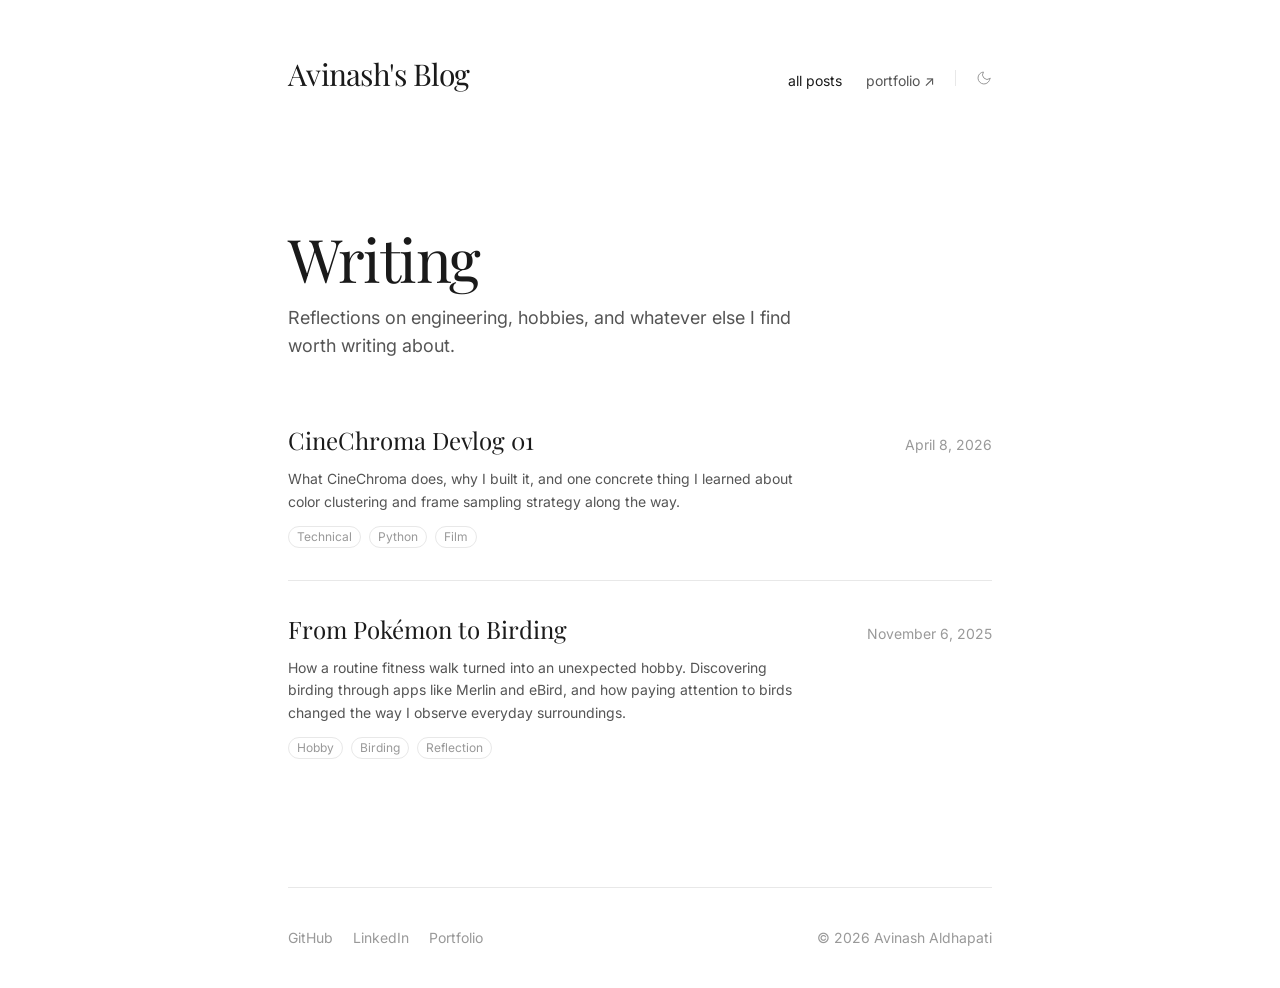
==== index.html @ e7e6c4da "Initial blog build" ====
<!DOCTYPE html><html lang="en" class="scroll-smooth"> <head><meta charset="utf-8"><meta name="viewport" content="width=device-width, initial-scale=1"><link rel="icon" type="image/svg+xml" href="/favicon.svg"><!-- Fonts — Inter (body) + Playfair Display (headings) --><link rel="preconnect" href="https://fonts.googleapis.com"><link rel="preconnect" href="https://fonts.gstatic.com" crossorigin><link href="https://fonts.googleapis.com/css2?family=Inter:wght@300;400;500;600&family=Playfair+Display:ital,wght@0,400;0,500;0,600;0,700;1,400&display=swap" rel="stylesheet"><!-- Dark mode: apply .dark before first paint to prevent flash --><script>
      const theme = localStorage.getItem('theme');
      if (theme === 'dark' || (!theme && window.matchMedia('(prefers-color-scheme: dark)').matches)) {
        document.documentElement.classList.add('dark');
      }
    </script><title>Blog — Avinash Aldhapati</title><meta name="description" content="Writing and reflections by Avinash Aldhapati on engineering, hobbies, and creative exploration."><meta name="author" content="Avinash Aldhapati"><!-- Open Graph --><meta property="og:title" content="Blog — Avinash Aldhapati"><meta property="og:description" content="Writing and reflections by Avinash Aldhapati on engineering, hobbies, and creative exploration."><meta property="og:type" content="website"><meta property="og:url" content="https://blog.avinashaldhapati.com/"><!-- Google Analytics --><script async src="https://www.googletagmanager.com/gtag/js?id=G-MCC0FWPRBG"></script><script>
      window.dataLayer = window.dataLayer || [];
      function gtag(){dataLayer.push(arguments);}
      gtag('js', new Date());
      gtag('config', 'G-MCC0FWPRBG');
    </script><link rel="stylesheet" href="/_astro/birding_and_pokemon.BEGwPJS-.css"></head> <body class="min-h-screen flex flex-col"> <!--
      Centered column keeps line lengths readable (max ~768px).
      Perfect for long-form blog content.
    --> <div class="mx-auto w-full max-w-3xl px-6 md:px-8 flex flex-col min-h-screen"> <header class="pt-10 pb-8 md:pt-14 md:pb-10"> <nav class="flex flex-col sm:flex-row justify-between items-start sm:items-baseline gap-4"> <!-- Blog name — links to blog home --> <a href="/" class="font-serif text-2xl md:text-3xl tracking-tight text-text hover:opacity-70 transition-opacity">
Avinash's Blog
</a> <!-- Right side: nav links + separated toggle --> <div class="flex items-baseline gap-5"> <ul class="flex items-baseline gap-6 text-sm text-text-secondary"> <li> <a href="/" class="link-underline transition-colors hover:text-text text-text after:w-full">
all posts
</a> </li> <li> <a href="https://avinashaldhapati.com" class="link-underline transition-colors hover:text-text">
portfolio &nearr;
</a> </li> </ul> <!-- Vertical separator + dark mode toggle --> <span class="hidden sm:block w-px h-4 bg-border"></span> <button id="theme-toggle" class="text-text-tertiary hover:text-text transition-colors cursor-pointer leading-none" aria-label="Toggle dark mode"> <!-- Sun icon (visible in dark mode — click to switch to light) --> <svg id="theme-icon-sun" class="hidden w-4 h-4" viewBox="0 0 24 24" fill="none" stroke="currentColor" stroke-width="1.5" stroke-linecap="round" stroke-linejoin="round"> <circle cx="12" cy="12" r="5"></circle> <line x1="12" y1="1" x2="12" y2="3"></line> <line x1="12" y1="21" x2="12" y2="23"></line> <line x1="4.22" y1="4.22" x2="5.64" y2="5.64"></line> <line x1="18.36" y1="18.36" x2="19.78" y2="19.78"></line> <line x1="1" y1="12" x2="3" y2="12"></line> <line x1="21" y1="12" x2="23" y2="12"></line> <line x1="4.22" y1="19.78" x2="5.64" y2="18.36"></line> <line x1="18.36" y1="5.64" x2="19.78" y2="4.22"></line> </svg> <!-- Moon icon (visible in light mode — click to switch to dark) --> <svg id="theme-icon-moon" class="hidden w-4 h-4" viewBox="0 0 24 24" fill="none" stroke="currentColor" stroke-width="1.5" stroke-linecap="round" stroke-linejoin="round"> <path d="M21 12.79A9 9 0 1 1 11.21 3 7 7 0 0 0 21 12.79z"></path> </svg> </button> </div> </nav> </header> <!-- Dark mode toggle script --> <script type="module">function o(){const e=document.documentElement.classList.contains("dark"),t=document.getElementById("theme-icon-sun"),n=document.getElementById("theme-icon-moon");t&&n&&(t.classList.toggle("hidden",!e),n.classList.toggle("hidden",e))}o();document.getElementById("theme-toggle")?.addEventListener("click",()=>{const e=document.documentElement.classList.toggle("dark");localStorage.setItem("theme",e?"dark":"light"),o()});</script> <main class="flex-grow py-16 md:py-24">  <h1 class="font-serif text-4xl md:text-5xl lg:text-6xl tracking-tight mb-4">Writing</h1> <p class="text-text-secondary text-lg mb-16 max-w-lg">
Reflections on engineering, hobbies, and whatever else I find worth writing about.
</p> <div class="divide-y divide-border"> <!-- CineChroma Devlog --> <a href="/cinechroma_color_analysis" class="group block py-8 first:pt-0"> <div class="flex flex-col sm:flex-row sm:items-baseline sm:justify-between gap-1 mb-3"> <h2 class="text-xl md:text-2xl font-serif group-hover:opacity-60 transition-opacity">
CineChroma Devlog 01
</h2> <span class="text-sm text-text-tertiary">April 8, 2026</span> </div> <p class="text-text-secondary text-sm leading-relaxed max-w-lg mb-3">
What CineChroma does, why I built it, and one concrete thing I learned about color
        clustering and frame sampling strategy along the way.
</p> <div class="flex gap-2"> <span class="text-xs border border-border px-2 py-0.5 rounded-full text-text-tertiary">Technical</span> <span class="text-xs border border-border px-2 py-0.5 rounded-full text-text-tertiary">Python</span> <span class="text-xs border border-border px-2 py-0.5 rounded-full text-text-tertiary">Film</span> </div> </a> <!-- Birding --> <a href="/birding_and_pokemon" class="group block py-8"> <div class="flex flex-col sm:flex-row sm:items-baseline sm:justify-between gap-1 mb-3"> <h2 class="text-xl md:text-2xl font-serif group-hover:opacity-60 transition-opacity">
From Pokémon to Birding
</h2> <span class="text-sm text-text-tertiary">November 6, 2025</span> </div> <p class="text-text-secondary text-sm leading-relaxed max-w-lg mb-3">
How a routine fitness walk turned into an unexpected hobby. Discovering birding
        through apps like Merlin and eBird, and how paying attention to birds changed the
        way I observe everyday surroundings.
</p> <div class="flex gap-2"> <span class="text-xs border border-border px-2 py-0.5 rounded-full text-text-tertiary">Hobby</span> <span class="text-xs border border-border px-2 py-0.5 rounded-full text-text-tertiary">Birding</span> <span class="text-xs border border-border px-2 py-0.5 rounded-full text-text-tertiary">Reflection</span> </div> </a> </div>  </main> <footer class="py-10 border-t border-border"> <div class="flex flex-col sm:flex-row justify-between items-start sm:items-center gap-4 text-sm text-text-tertiary"> <!-- Links --> <div class="flex gap-5"> <a href="https://github.com/deep0ctave" target="_blank" rel="noopener noreferrer" class="hover:text-text transition-colors">
GitHub
</a> <a href="https://www.linkedin.com/in/avinash-aldhapati/" target="_blank" rel="noopener noreferrer" class="hover:text-text transition-colors">
LinkedIn
</a> <a href="https://avinashaldhapati.com" class="hover:text-text transition-colors">
Portfolio
</a> </div> <!-- Copyright --> <p>&copy; 2026 Avinash Aldhapati</p> </div> </footer> </div> </body></html>
---- _astro/birding_and_pokemon.BEGwPJS-.css ----
/*! tailwindcss v4.2.2 | MIT License | https://tailwindcss.com */@layer properties{@supports (((-webkit-hyphens:none)) and (not (margin-trim:inline))) or ((-moz-orient:inline) and (not (color:rgb(from red r g b)))){*,:before,:after,::backdrop{--tw-space-y-reverse:0;--tw-divide-y-reverse:0;--tw-border-style:solid;--tw-leading:initial;--tw-tracking:initial;--tw-blur:initial;--tw-brightness:initial;--tw-contrast:initial;--tw-grayscale:initial;--tw-hue-rotate:initial;--tw-invert:initial;--tw-opacity:initial;--tw-saturate:initial;--tw-sepia:initial;--tw-drop-shadow:initial;--tw-drop-shadow-color:initial;--tw-drop-shadow-alpha:100%;--tw-drop-shadow-size:initial;--tw-content:""}}}@layer theme{:root,:host{--font-sans:"Inter", system-ui, -apple-system, sans-serif;--font-serif:"Playfair Display", "Georgia", serif;--font-mono:ui-monospace, SFMono-Regular, Menlo, Monaco, Consolas, "Liberation Mono", "Courier New", monospace;--spacing:.25rem;--container-lg:32rem;--container-2xl:42rem;--container-3xl:48rem;--text-xs:.75rem;--text-xs--line-height:calc(1 / .75);--text-sm:.875rem;--text-sm--line-height:calc(1.25 / .875);--text-lg:1.125rem;--text-lg--line-height:calc(1.75 / 1.125);--text-xl:1.25rem;--text-xl--line-height:calc(1.75 / 1.25);--text-2xl:1.5rem;--text-2xl--line-height:calc(2 / 1.5);--text-3xl:1.875rem;--text-3xl--line-height: 1.2 ;--text-4xl:2.25rem;--text-4xl--line-height:calc(2.5 / 2.25);--text-5xl:3rem;--text-5xl--line-height:1;--text-6xl:3.75rem;--text-6xl--line-height:1;--tracking-tight:-.025em;--leading-tight:1.25;--leading-relaxed:1.625;--default-transition-duration:.15s;--default-transition-timing-function:cubic-bezier(.4, 0, .2, 1);--default-font-family:var(--font-sans);--default-mono-font-family:var(--font-mono);--color-bg:#fff;--color-text:#1a1a1a;--color-text-secondary:#555;--color-text-tertiary:#999;--color-border:#e8e8e8}}@layer base{*,:after,:before,::backdrop{box-sizing:border-box;border:0 solid;margin:0;padding:0}::file-selector-button{box-sizing:border-box;border:0 solid;margin:0;padding:0}html,:host{-webkit-text-size-adjust:100%;tab-size:4;line-height:1.5;font-family:var(--default-font-family,ui-sans-serif, system-ui, sans-serif, "Apple Color Emoji", "Segoe UI Emoji", "Segoe UI Symbol", "Noto Color Emoji");font-feature-settings:var(--default-font-feature-settings,normal);font-variation-settings:var(--default-font-variation-settings,normal);-webkit-tap-highlight-color:transparent}hr{height:0;color:inherit;border-top-width:1px}abbr:where([title]){-webkit-text-decoration:underline dotted;text-decoration:underline dotted}h1,h2,h3,h4,h5,h6{font-size:inherit;font-weight:inherit}a{color:inherit;-webkit-text-decoration:inherit;text-decoration:inherit}b,strong{font-weight:bolder}code,kbd,samp,pre{font-family:var(--default-mono-font-family,ui-monospace, SFMono-Regular, Menlo, Monaco, Consolas, "Liberation Mono", "Courier New", monospace);font-feature-settings:var(--default-mono-font-feature-settings,normal);font-variation-settings:var(--default-mono-font-variation-settings,normal);font-size:1em}small{font-size:80%}sub,sup{vertical-align:baseline;font-size:75%;line-height:0;position:relative}sub{bottom:-.25em}sup{top:-.5em}table{text-indent:0;border-color:inherit;border-collapse:collapse}:-moz-focusring{outline:auto}progress{vertical-align:baseline}summary{display:list-item}ol,ul,menu{list-style:none}img,svg,video,canvas,audio,iframe,embed,object{vertical-align:middle;display:block}img,video{max-width:100%;height:auto}button,input,select,optgroup,textarea{font:inherit;font-feature-settings:inherit;font-variation-settings:inherit;letter-spacing:inherit;color:inherit;opacity:1;background-color:#0000;border-radius:0}::file-selector-button{font:inherit;font-feature-settings:inherit;font-variation-settings:inherit;letter-spacing:inherit;color:inherit;opacity:1;background-color:#0000;border-radius:0}:where(select:is([multiple],[size])) optgroup{font-weight:bolder}:where(select:is([multiple],[size])) optgroup option{padding-inline-start:20px}::file-selector-button{margin-inline-end:4px}::placeholder{opacity:1}@supports (not ((-webkit-appearance:-apple-pay-button))) or (contain-intrinsic-size:1px){::placeholder{color:currentColor}@supports (color:color-mix(in lab,red,red)){::placeholder{color:color-mix(in oklab,currentcolor 50%,transparent)}}}textarea{resize:vertical}::-webkit-search-decoration{-webkit-appearance:none}::-webkit-date-and-time-value{min-height:1lh;text-align:inherit}::-webkit-datetime-edit{display:inline-flex}::-webkit-datetime-edit-fields-wrapper{padding:0}::-webkit-datetime-edit{padding-block:0}::-webkit-datetime-edit-year-field{padding-block:0}::-webkit-datetime-edit-month-field{padding-block:0}::-webkit-datetime-edit-day-field{padding-block:0}::-webkit-datetime-edit-hour-field{padding-block:0}::-webkit-datetime-edit-minute-field{padding-block:0}::-webkit-datetime-edit-second-field{padding-block:0}::-webkit-datetime-edit-millisecond-field{padding-block:0}::-webkit-datetime-edit-meridiem-field{padding-block:0}::-webkit-calendar-picker-indicator{line-height:1}:-moz-ui-invalid{box-shadow:none}button,input:where([type=button],[type=reset],[type=submit]){appearance:button}::file-selector-button{appearance:button}::-webkit-inner-spin-button{height:auto}::-webkit-outer-spin-button{height:auto}[hidden]:where(:not([hidden=until-found])){display:none!important}}@layer components;@layer utilities{.static{position:static}.mx-2{margin-inline:calc(var(--spacing) * 2)}.mx-auto{margin-inline:auto}.mb-3{margin-bottom:calc(var(--spacing) * 3)}.mb-4{margin-bottom:calc(var(--spacing) * 4)}.mb-12{margin-bottom:calc(var(--spacing) * 12)}.mb-16{margin-bottom:calc(var(--spacing) * 16)}.mb-20{margin-bottom:calc(var(--spacing) * 20)}.block{display:block}.flex{display:flex}.hidden{display:none}.h-4{height:calc(var(--spacing) * 4)}.min-h-screen{min-height:100vh}.w-4{width:calc(var(--spacing) * 4)}.w-full{width:100%}.w-px{width:1px}.max-w-2xl{max-width:var(--container-2xl)}.max-w-3xl{max-width:var(--container-3xl)}.max-w-lg{max-width:var(--container-lg)}.max-w-none{max-width:none}.flex-grow{flex-grow:1}.cursor-pointer{cursor:pointer}.list-inside{list-style-position:inside}.list-decimal{list-style-type:decimal}.list-disc{list-style-type:disc}.flex-col{flex-direction:column}.flex-wrap{flex-wrap:wrap}.items-baseline{align-items:baseline}.items-center{align-items:center}.items-start{align-items:flex-start}.justify-between{justify-content:space-between}.gap-1{gap:calc(var(--spacing) * 1)}.gap-2{gap:calc(var(--spacing) * 2)}.gap-4{gap:calc(var(--spacing) * 4)}.gap-5{gap:calc(var(--spacing) * 5)}.gap-6{gap:calc(var(--spacing) * 6)}:where(.space-y-2>:not(:last-child)){--tw-space-y-reverse:0;margin-block-start:calc(calc(var(--spacing) * 2) * var(--tw-space-y-reverse));margin-block-end:calc(calc(var(--spacing) * 2) * calc(1 - var(--tw-space-y-reverse)))}:where(.space-y-3>:not(:last-child)){--tw-space-y-reverse:0;margin-block-start:calc(calc(var(--spacing) * 3) * var(--tw-space-y-reverse));margin-block-end:calc(calc(var(--spacing) * 3) * calc(1 - var(--tw-space-y-reverse)))}:where(.space-y-6>:not(:last-child)){--tw-space-y-reverse:0;margin-block-start:calc(calc(var(--spacing) * 6) * var(--tw-space-y-reverse));margin-block-end:calc(calc(var(--spacing) * 6) * calc(1 - var(--tw-space-y-reverse)))}.gap-x-6{column-gap:calc(var(--spacing) * 6)}.gap-y-2{row-gap:calc(var(--spacing) * 2)}:where(.divide-y>:not(:last-child)){--tw-divide-y-reverse:0;border-bottom-style:var(--tw-border-style);border-top-style:var(--tw-border-style);border-top-width:calc(1px * var(--tw-divide-y-reverse));border-bottom-width:calc(1px * calc(1 - var(--tw-divide-y-reverse)))}:where(.divide-border>:not(:last-child)){border-color:var(--color-border)}.scroll-smooth{scroll-behavior:smooth}.rounded-full{border-radius:3.40282e38px}.border{border-style:var(--tw-border-style);border-width:1px}.border-t{border-top-style:var(--tw-border-style);border-top-width:1px}.border-l-2{border-left-style:var(--tw-border-style);border-left-width:2px}.border-border{border-color:var(--color-border)}.border-text{border-color:var(--color-text)}.bg-border{background-color:var(--color-border)}.px-2{padding-inline:calc(var(--spacing) * 2)}.px-6{padding-inline:calc(var(--spacing) * 6)}.py-0\.5{padding-block:calc(var(--spacing) * .5)}.py-8{padding-block:calc(var(--spacing) * 8)}.py-10{padding-block:calc(var(--spacing) * 10)}.py-16{padding-block:calc(var(--spacing) * 16)}.pt-8{padding-top:calc(var(--spacing) * 8)}.pt-10{padding-top:calc(var(--spacing) * 10)}.pb-8{padding-bottom:calc(var(--spacing) * 8)}.pl-6{padding-left:calc(var(--spacing) * 6)}.font-serif{font-family:var(--font-serif)}.text-2xl{font-size:var(--text-2xl);line-height:var(--tw-leading,var(--text-2xl--line-height))}.text-4xl{font-size:var(--text-4xl);line-height:var(--tw-leading,var(--text-4xl--line-height))}.text-lg{font-size:var(--text-lg);line-height:var(--tw-leading,var(--text-lg--line-height))}.text-sm{font-size:var(--text-sm);line-height:var(--tw-leading,var(--text-sm--line-height))}.text-xl{font-size:var(--text-xl);line-height:var(--tw-leading,var(--text-xl--line-height))}.text-xs{font-size:var(--text-xs);line-height:var(--tw-leading,var(--text-xs--line-height))}.leading-none{--tw-leading:1;line-height:1}.leading-relaxed{--tw-leading:var(--leading-relaxed);line-height:var(--leading-relaxed)}.leading-tight{--tw-leading:var(--leading-tight);line-height:var(--leading-tight)}.tracking-tight{--tw-tracking:var(--tracking-tight);letter-spacing:var(--tracking-tight)}.text-text{color:var(--color-text)}.text-text-secondary{color:var(--color-text-secondary)}.text-text-tertiary{color:var(--color-text-tertiary)}.filter{filter:var(--tw-blur,) var(--tw-brightness,) var(--tw-contrast,) var(--tw-grayscale,) var(--tw-hue-rotate,) var(--tw-invert,) var(--tw-saturate,) var(--tw-sepia,) var(--tw-drop-shadow,)}.transition-colors{transition-property:color,background-color,border-color,outline-color,text-decoration-color,fill,stroke,--tw-gradient-from,--tw-gradient-via,--tw-gradient-to;transition-timing-function:var(--tw-ease,var(--default-transition-timing-function));transition-duration:var(--tw-duration,var(--default-transition-duration))}.transition-opacity{transition-property:opacity;transition-timing-function:var(--tw-ease,var(--default-transition-timing-function));transition-duration:var(--tw-duration,var(--default-transition-duration))}@media(hover:hover){.group-hover\:opacity-60:is(:where(.group):hover *){opacity:.6}}.after\:w-full:after{content:var(--tw-content);width:100%}.first\:pt-0:first-child{padding-top:calc(var(--spacing) * 0)}@media(hover:hover){.hover\:text-text:hover{color:var(--color-text)}.hover\:opacity-70:hover{opacity:.7}}@media(min-width:40rem){.sm\:block{display:block}.sm\:flex-row{flex-direction:row}.sm\:items-baseline{align-items:baseline}.sm\:items-center{align-items:center}.sm\:justify-between{justify-content:space-between}}@media(min-width:48rem){.md\:px-8{padding-inline:calc(var(--spacing) * 8)}.md\:py-24{padding-block:calc(var(--spacing) * 24)}.md\:pt-14{padding-top:calc(var(--spacing) * 14)}.md\:pb-10{padding-bottom:calc(var(--spacing) * 10)}.md\:text-2xl{font-size:var(--text-2xl);line-height:var(--tw-leading,var(--text-2xl--line-height))}.md\:text-3xl{font-size:var(--text-3xl);line-height:var(--tw-leading,var(--text-3xl--line-height))}.md\:text-5xl{font-size:var(--text-5xl);line-height:var(--tw-leading,var(--text-5xl--line-height))}}@media(min-width:64rem){.lg\:text-6xl{font-size:var(--text-6xl);line-height:var(--tw-leading,var(--text-6xl--line-height))}}}.dark{--color-bg:#0f0f0f;--color-bg-subtle:#161616;--color-text:#e8e8e8;--color-text-secondary:#a0a0a0;--color-text-tertiary:#666;--color-border:#2a2a2a;--color-border-light:#1e1e1e;--color-accent:#e8e8e8}html{scroll-behavior:smooth;-webkit-font-smoothing:antialiased;-moz-osx-font-smoothing:grayscale}body{font-family:var(--font-sans);color:var(--color-text);background-color:var(--color-bg);transition:background-color .3s,color .3s}::selection{background-color:var(--color-text);color:var(--color-bg)}::-webkit-scrollbar{width:6px}::-webkit-scrollbar-track{background:0 0}::-webkit-scrollbar-thumb{background:#ccc;border-radius:3px}.dark ::-webkit-scrollbar-thumb{background:#444}::-webkit-scrollbar-thumb:hover{background:#999}.dark ::-webkit-scrollbar-thumb:hover{background:#666}.link-underline{text-decoration:none;position:relative}.link-underline:after{content:"";background-color:var(--color-text);width:0;height:1px;transition:width .3s;position:absolute;bottom:-2px;left:0}.link-underline:hover:after{width:100%}.hairline{background-color:var(--color-border);height:1px}@property --tw-space-y-reverse{syntax:"*";inherits:false;initial-value:0}@property --tw-divide-y-reverse{syntax:"*";inherits:false;initial-value:0}@property --tw-border-style{syntax:"*";inherits:false;initial-value:solid}@property --tw-leading{syntax:"*";inherits:false}@property --tw-tracking{syntax:"*";inherits:false}@property --tw-blur{syntax:"*";inherits:false}@property --tw-brightness{syntax:"*";inherits:false}@property --tw-contrast{syntax:"*";inherits:false}@property --tw-grayscale{syntax:"*";inherits:false}@property --tw-hue-rotate{syntax:"*";inherits:false}@property --tw-invert{syntax:"*";inherits:false}@property --tw-opacity{syntax:"*";inherits:false}@property --tw-saturate{syntax:"*";inherits:false}@property --tw-sepia{syntax:"*";inherits:false}@property --tw-drop-shadow{syntax:"*";inherits:false}@property --tw-drop-shadow-color{syntax:"*";inherits:false}@property --tw-drop-shadow-alpha{syntax:"<percentage>";inherits:false;initial-value:100%}@property --tw-drop-shadow-size{syntax:"*";inherits:false}@property --tw-content{syntax:"*";inherits:false;initial-value:""}
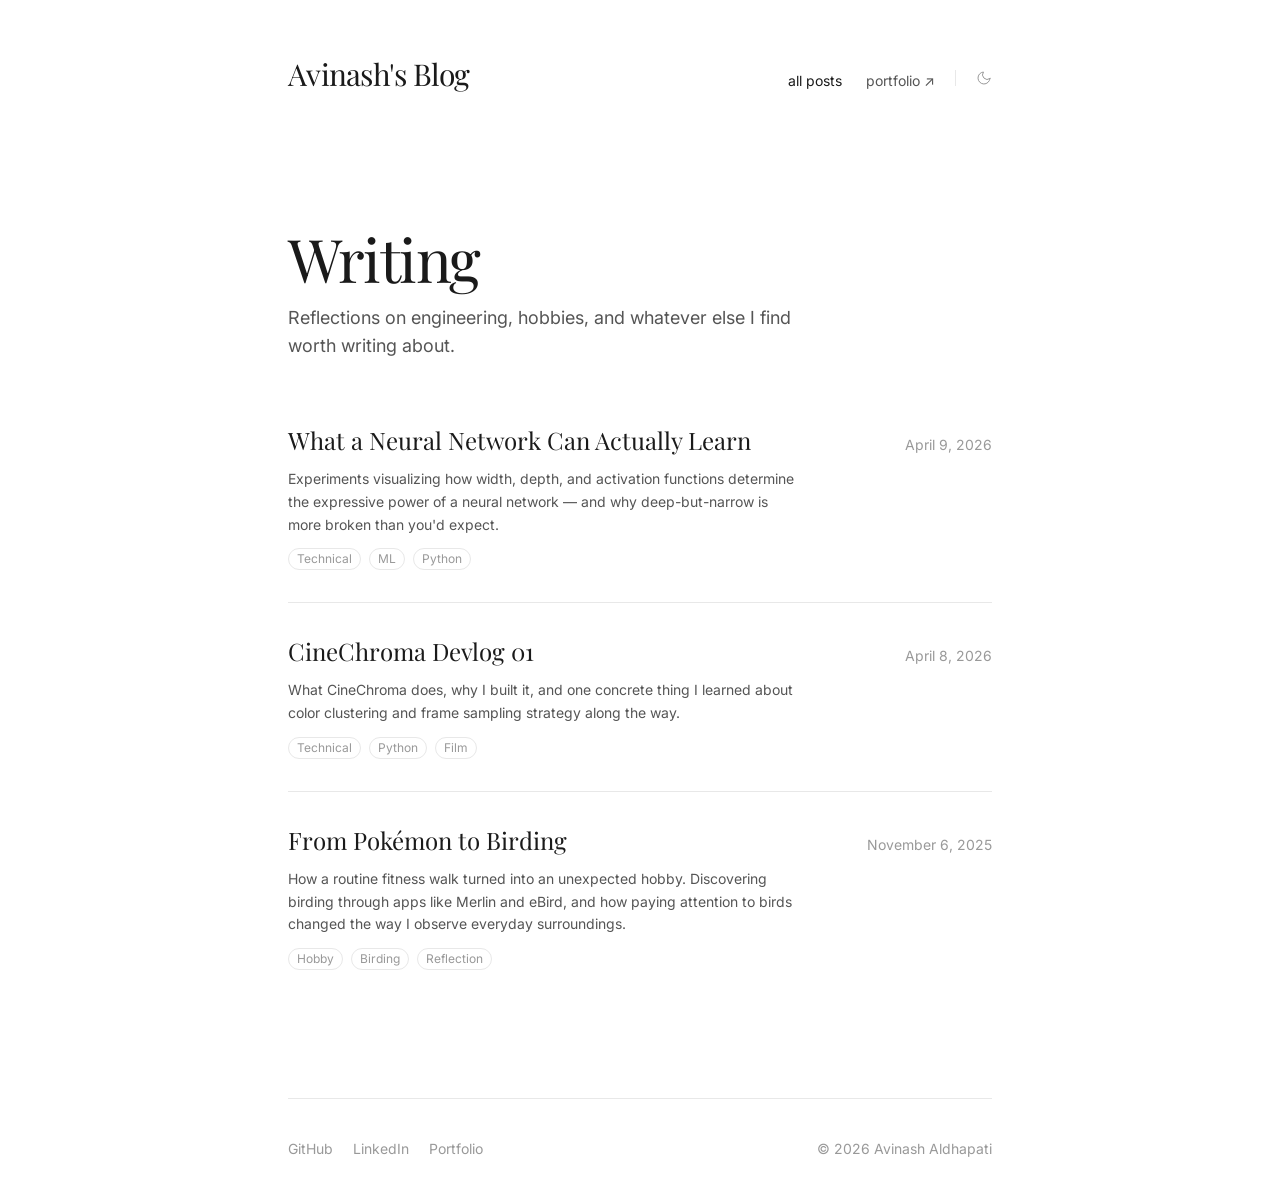
==== commit 57653468: "deploy: blog build from f03f246b" ====
--- a/index.html
+++ b/index.html
@@ -8,7 +8,7 @@
       function gtag(){dataLayer.push(arguments);}
       gtag('js', new Date());
       gtag('config', 'G-MCC0FWPRBG');
-    </script><link rel="stylesheet" href="/_astro/birding_and_pokemon.BEGwPJS-.css"></head> <body class="min-h-screen flex flex-col"> <!--
+    </script><link rel="stylesheet" href="/_astro/birding_and_pokemon.WskWCfRe.css"></head> <body class="min-h-screen flex flex-col"> <!--
       Centered column keeps line lengths readable (max ~768px).
       Perfect for long-form blog content.
     --> <div class="mx-auto w-full max-w-3xl px-6 md:px-8 flex flex-col min-h-screen"> <header class="pt-10 pb-8 md:pt-14 md:pb-10"> <nav class="flex flex-col sm:flex-row justify-between items-start sm:items-baseline gap-4"> <!-- Blog name — links to blog home --> <a href="/" class="font-serif text-2xl md:text-3xl tracking-tight text-text hover:opacity-70 transition-opacity">
@@ -19,18 +19,7 @@
 portfolio &nearr;
 </a> </li> </ul> <!-- Vertical separator + dark mode toggle --> <span class="hidden sm:block w-px h-4 bg-border"></span> <button id="theme-toggle" class="text-text-tertiary hover:text-text transition-colors cursor-pointer leading-none" aria-label="Toggle dark mode"> <!-- Sun icon (visible in dark mode — click to switch to light) --> <svg id="theme-icon-sun" class="hidden w-4 h-4" viewBox="0 0 24 24" fill="none" stroke="currentColor" stroke-width="1.5" stroke-linecap="round" stroke-linejoin="round"> <circle cx="12" cy="12" r="5"></circle> <line x1="12" y1="1" x2="12" y2="3"></line> <line x1="12" y1="21" x2="12" y2="23"></line> <line x1="4.22" y1="4.22" x2="5.64" y2="5.64"></line> <line x1="18.36" y1="18.36" x2="19.78" y2="19.78"></line> <line x1="1" y1="12" x2="3" y2="12"></line> <line x1="21" y1="12" x2="23" y2="12"></line> <line x1="4.22" y1="19.78" x2="5.64" y2="18.36"></line> <line x1="18.36" y1="5.64" x2="19.78" y2="4.22"></line> </svg> <!-- Moon icon (visible in light mode — click to switch to dark) --> <svg id="theme-icon-moon" class="hidden w-4 h-4" viewBox="0 0 24 24" fill="none" stroke="currentColor" stroke-width="1.5" stroke-linecap="round" stroke-linejoin="round"> <path d="M21 12.79A9 9 0 1 1 11.21 3 7 7 0 0 0 21 12.79z"></path> </svg> </button> </div> </nav> </header> <!-- Dark mode toggle script --> <script type="module">function o(){const e=document.documentElement.classList.contains("dark"),t=document.getElementById("theme-icon-sun"),n=document.getElementById("theme-icon-moon");t&&n&&(t.classList.toggle("hidden",!e),n.classList.toggle("hidden",e))}o();document.getElementById("theme-toggle")?.addEventListener("click",()=>{const e=document.documentElement.classList.toggle("dark");localStorage.setItem("theme",e?"dark":"light"),o()});</script> <main class="flex-grow py-16 md:py-24">  <h1 class="font-serif text-4xl md:text-5xl lg:text-6xl tracking-tight mb-4">Writing</h1> <p class="text-text-secondary text-lg mb-16 max-w-lg">
 Reflections on engineering, hobbies, and whatever else I find worth writing about.
-</p> <div class="divide-y divide-border"> <!-- CineChroma Devlog --> <a href="/cinechroma_color_analysis" class="group block py-8 first:pt-0"> <div class="flex flex-col sm:flex-row sm:items-baseline sm:justify-between gap-1 mb-3"> <h2 class="text-xl md:text-2xl font-serif group-hover:opacity-60 transition-opacity">
-CineChroma Devlog 01
-</h2> <span class="text-sm text-text-tertiary">April 8, 2026</span> </div> <p class="text-text-secondary text-sm leading-relaxed max-w-lg mb-3">
-What CineChroma does, why I built it, and one concrete thing I learned about color
-        clustering and frame sampling strategy along the way.
-</p> <div class="flex gap-2"> <span class="text-xs border border-border px-2 py-0.5 rounded-full text-text-tertiary">Technical</span> <span class="text-xs border border-border px-2 py-0.5 rounded-full text-text-tertiary">Python</span> <span class="text-xs border border-border px-2 py-0.5 rounded-full text-text-tertiary">Film</span> </div> </a> <!-- Birding --> <a href="/birding_and_pokemon" class="group block py-8"> <div class="flex flex-col sm:flex-row sm:items-baseline sm:justify-between gap-1 mb-3"> <h2 class="text-xl md:text-2xl font-serif group-hover:opacity-60 transition-opacity">
-From Pokémon to Birding
-</h2> <span class="text-sm text-text-tertiary">November 6, 2025</span> </div> <p class="text-text-secondary text-sm leading-relaxed max-w-lg mb-3">
-How a routine fitness walk turned into an unexpected hobby. Discovering birding
-        through apps like Merlin and eBird, and how paying attention to birds changed the
-        way I observe everyday surroundings.
-</p> <div class="flex gap-2"> <span class="text-xs border border-border px-2 py-0.5 rounded-full text-text-tertiary">Hobby</span> <span class="text-xs border border-border px-2 py-0.5 rounded-full text-text-tertiary">Birding</span> <span class="text-xs border border-border px-2 py-0.5 rounded-full text-text-tertiary">Reflection</span> </div> </a> </div>  </main> <footer class="py-10 border-t border-border"> <div class="flex flex-col sm:flex-row justify-between items-start sm:items-center gap-4 text-sm text-text-tertiary"> <!-- Links --> <div class="flex gap-5"> <a href="https://github.com/deep0ctave" target="_blank" rel="noopener noreferrer" class="hover:text-text transition-colors">
+</p> <div class="divide-y divide-border"> <a href="/nn_expressiveness" class="group block py-8 first:pt-0"> <div class="flex flex-col sm:flex-row sm:items-baseline sm:justify-between gap-1 mb-3"> <h2 class="text-xl md:text-2xl font-serif group-hover:opacity-60 transition-opacity"> What a Neural Network Can Actually Learn </h2> <span class="text-sm text-text-tertiary">April 9, 2026</span> </div> <p class="text-text-secondary text-sm leading-relaxed max-w-lg mb-3"> Experiments visualizing how width, depth, and activation functions determine the expressive power of a neural network — and why deep-but-narrow is more broken than you&#39;d expect. </p> <div class="flex gap-2"> <span class="text-xs border border-border px-2 py-0.5 rounded-full text-text-tertiary">Technical</span><span class="text-xs border border-border px-2 py-0.5 rounded-full text-text-tertiary">ML</span><span class="text-xs border border-border px-2 py-0.5 rounded-full text-text-tertiary">Python</span> </div> </a><a href="/cinechroma_color_analysis" class="group block py-8 first:pt-0"> <div class="flex flex-col sm:flex-row sm:items-baseline sm:justify-between gap-1 mb-3"> <h2 class="text-xl md:text-2xl font-serif group-hover:opacity-60 transition-opacity"> CineChroma Devlog 01 </h2> <span class="text-sm text-text-tertiary">April 8, 2026</span> </div> <p class="text-text-secondary text-sm leading-relaxed max-w-lg mb-3"> What CineChroma does, why I built it, and one concrete thing I learned about color clustering and frame sampling strategy along the way. </p> <div class="flex gap-2"> <span class="text-xs border border-border px-2 py-0.5 rounded-full text-text-tertiary">Technical</span><span class="text-xs border border-border px-2 py-0.5 rounded-full text-text-tertiary">Python</span><span class="text-xs border border-border px-2 py-0.5 rounded-full text-text-tertiary">Film</span> </div> </a><a href="/birding_and_pokemon" class="group block py-8 first:pt-0"> <div class="flex flex-col sm:flex-row sm:items-baseline sm:justify-between gap-1 mb-3"> <h2 class="text-xl md:text-2xl font-serif group-hover:opacity-60 transition-opacity"> From Pokémon to Birding </h2> <span class="text-sm text-text-tertiary">November 6, 2025</span> </div> <p class="text-text-secondary text-sm leading-relaxed max-w-lg mb-3"> How a routine fitness walk turned into an unexpected hobby. Discovering birding through apps like Merlin and eBird, and how paying attention to birds changed the way I observe everyday surroundings. </p> <div class="flex gap-2"> <span class="text-xs border border-border px-2 py-0.5 rounded-full text-text-tertiary">Hobby</span><span class="text-xs border border-border px-2 py-0.5 rounded-full text-text-tertiary">Birding</span><span class="text-xs border border-border px-2 py-0.5 rounded-full text-text-tertiary">Reflection</span> </div> </a> </div>  </main> <footer class="py-10 border-t border-border"> <div class="flex flex-col sm:flex-row justify-between items-start sm:items-center gap-4 text-sm text-text-tertiary"> <!-- Links --> <div class="flex gap-5"> <a href="https://github.com/deep0ctave" target="_blank" rel="noopener noreferrer" class="hover:text-text transition-colors">
 GitHub
 </a> <a href="https://www.linkedin.com/in/avinash-aldhapati/" target="_blank" rel="noopener noreferrer" class="hover:text-text transition-colors">
 LinkedIn
--- a/_astro/birding_and_pokemon.WskWCfRe.css
+++ b/_astro/birding_and_pokemon.WskWCfRe.css
@@ -0,0 +1 @@
+/*! tailwindcss v4.2.2 | MIT License | https://tailwindcss.com */@layer properties{@supports (((-webkit-hyphens:none)) and (not (margin-trim:inline))) or ((-moz-orient:inline) and (not (color:rgb(from red r g b)))){*,:before,:after,::backdrop{--tw-space-y-reverse:0;--tw-divide-y-reverse:0;--tw-border-style:solid;--tw-leading:initial;--tw-tracking:initial;--tw-content:""}}}@layer theme{:root,:host{--font-sans:"Inter", system-ui, -apple-system, sans-serif;--font-serif:"Playfair Display", "Georgia", serif;--font-mono:ui-monospace, SFMono-Regular, Menlo, Monaco, Consolas, "Liberation Mono", "Courier New", monospace;--spacing:.25rem;--container-lg:32rem;--container-2xl:42rem;--container-3xl:48rem;--text-xs:.75rem;--text-xs--line-height:calc(1 / .75);--text-sm:.875rem;--text-sm--line-height:calc(1.25 / .875);--text-lg:1.125rem;--text-lg--line-height:calc(1.75 / 1.125);--text-xl:1.25rem;--text-xl--line-height:calc(1.75 / 1.25);--text-2xl:1.5rem;--text-2xl--line-height:calc(2 / 1.5);--text-3xl:1.875rem;--text-3xl--line-height: 1.2 ;--text-4xl:2.25rem;--text-4xl--line-height:calc(2.5 / 2.25);--text-5xl:3rem;--text-5xl--line-height:1;--text-6xl:3.75rem;--text-6xl--line-height:1;--tracking-tight:-.025em;--leading-tight:1.25;--leading-relaxed:1.625;--default-transition-duration:.15s;--default-transition-timing-function:cubic-bezier(.4, 0, .2, 1);--default-font-family:var(--font-sans);--default-mono-font-family:var(--font-mono);--color-bg:#fff;--color-text:#1a1a1a;--color-text-secondary:#555;--color-text-tertiary:#999;--color-border:#e8e8e8}}@layer base{*,:after,:before,::backdrop{box-sizing:border-box;border:0 solid;margin:0;padding:0}::file-selector-button{box-sizing:border-box;border:0 solid;margin:0;padding:0}html,:host{-webkit-text-size-adjust:100%;tab-size:4;line-height:1.5;font-family:var(--default-font-family,ui-sans-serif, system-ui, sans-serif, "Apple Color Emoji", "Segoe UI Emoji", "Segoe UI Symbol", "Noto Color Emoji");font-feature-settings:var(--default-font-feature-settings,normal);font-variation-settings:var(--default-font-variation-settings,normal);-webkit-tap-highlight-color:transparent}hr{height:0;color:inherit;border-top-width:1px}abbr:where([title]){-webkit-text-decoration:underline dotted;text-decoration:underline dotted}h1,h2,h3,h4,h5,h6{font-size:inherit;font-weight:inherit}a{color:inherit;-webkit-text-decoration:inherit;text-decoration:inherit}b,strong{font-weight:bolder}code,kbd,samp,pre{font-family:var(--default-mono-font-family,ui-monospace, SFMono-Regular, Menlo, Monaco, Consolas, "Liberation Mono", "Courier New", monospace);font-feature-settings:var(--default-mono-font-feature-settings,normal);font-variation-settings:var(--default-mono-font-variation-settings,normal);font-size:1em}small{font-size:80%}sub,sup{vertical-align:baseline;font-size:75%;line-height:0;position:relative}sub{bottom:-.25em}sup{top:-.5em}table{text-indent:0;border-color:inherit;border-collapse:collapse}:-moz-focusring{outline:auto}progress{vertical-align:baseline}summary{display:list-item}ol,ul,menu{list-style:none}img,svg,video,canvas,audio,iframe,embed,object{vertical-align:middle;display:block}img,video{max-width:100%;height:auto}button,input,select,optgroup,textarea{font:inherit;font-feature-settings:inherit;font-variation-settings:inherit;letter-spacing:inherit;color:inherit;opacity:1;background-color:#0000;border-radius:0}::file-selector-button{font:inherit;font-feature-settings:inherit;font-variation-settings:inherit;letter-spacing:inherit;color:inherit;opacity:1;background-color:#0000;border-radius:0}:where(select:is([multiple],[size])) optgroup{font-weight:bolder}:where(select:is([multiple],[size])) optgroup option{padding-inline-start:20px}::file-selector-button{margin-inline-end:4px}::placeholder{opacity:1}@supports (not ((-webkit-appearance:-apple-pay-button))) or (contain-intrinsic-size:1px){::placeholder{color:currentColor}@supports (color:color-mix(in lab,red,red)){::placeholder{color:color-mix(in oklab,currentcolor 50%,transparent)}}}textarea{resize:vertical}::-webkit-search-decoration{-webkit-appearance:none}::-webkit-date-and-time-value{min-height:1lh;text-align:inherit}::-webkit-datetime-edit{display:inline-flex}::-webkit-datetime-edit-fields-wrapper{padding:0}::-webkit-datetime-edit{padding-block:0}::-webkit-datetime-edit-year-field{padding-block:0}::-webkit-datetime-edit-month-field{padding-block:0}::-webkit-datetime-edit-day-field{padding-block:0}::-webkit-datetime-edit-hour-field{padding-block:0}::-webkit-datetime-edit-minute-field{padding-block:0}::-webkit-datetime-edit-second-field{padding-block:0}::-webkit-datetime-edit-millisecond-field{padding-block:0}::-webkit-datetime-edit-meridiem-field{padding-block:0}::-webkit-calendar-picker-indicator{line-height:1}:-moz-ui-invalid{box-shadow:none}button,input:where([type=button],[type=reset],[type=submit]){appearance:button}::file-selector-button{appearance:button}::-webkit-inner-spin-button{height:auto}::-webkit-outer-spin-button{height:auto}[hidden]:where(:not([hidden=until-found])){display:none!important}}@layer components;@layer utilities{.collapse{visibility:collapse}.fixed{position:fixed}.static{position:static}.mx-2{margin-inline:calc(var(--spacing) * 2)}.mx-auto{margin-inline:auto}.mb-3{margin-bottom:calc(var(--spacing) * 3)}.mb-4{margin-bottom:calc(var(--spacing) * 4)}.mb-6{margin-bottom:calc(var(--spacing) * 6)}.mb-12{margin-bottom:calc(var(--spacing) * 12)}.mb-16{margin-bottom:calc(var(--spacing) * 16)}.mb-20{margin-bottom:calc(var(--spacing) * 20)}.block{display:block}.flex{display:flex}.hidden{display:none}.h-4{height:calc(var(--spacing) * 4)}.min-h-screen{min-height:100vh}.w-4{width:calc(var(--spacing) * 4)}.w-full{width:100%}.w-px{width:1px}.max-w-2xl{max-width:var(--container-2xl)}.max-w-3xl{max-width:var(--container-3xl)}.max-w-lg{max-width:var(--container-lg)}.max-w-none{max-width:none}.flex-grow{flex-grow:1}.cursor-pointer{cursor:pointer}.list-inside{list-style-position:inside}.list-decimal{list-style-type:decimal}.list-disc{list-style-type:disc}.flex-col{flex-direction:column}.flex-wrap{flex-wrap:wrap}.items-baseline{align-items:baseline}.items-center{align-items:center}.items-start{align-items:flex-start}.justify-between{justify-content:space-between}.gap-1{gap:calc(var(--spacing) * 1)}.gap-2{gap:calc(var(--spacing) * 2)}.gap-4{gap:calc(var(--spacing) * 4)}.gap-5{gap:calc(var(--spacing) * 5)}.gap-6{gap:calc(var(--spacing) * 6)}:where(.space-y-2>:not(:last-child)){--tw-space-y-reverse:0;margin-block-start:calc(calc(var(--spacing) * 2) * var(--tw-space-y-reverse));margin-block-end:calc(calc(var(--spacing) * 2) * calc(1 - var(--tw-space-y-reverse)))}:where(.space-y-3>:not(:last-child)){--tw-space-y-reverse:0;margin-block-start:calc(calc(var(--spacing) * 3) * var(--tw-space-y-reverse));margin-block-end:calc(calc(var(--spacing) * 3) * calc(1 - var(--tw-space-y-reverse)))}:where(.space-y-6>:not(:last-child)){--tw-space-y-reverse:0;margin-block-start:calc(calc(var(--spacing) * 6) * var(--tw-space-y-reverse));margin-block-end:calc(calc(var(--spacing) * 6) * calc(1 - var(--tw-space-y-reverse)))}.gap-x-6{column-gap:calc(var(--spacing) * 6)}.gap-y-2{row-gap:calc(var(--spacing) * 2)}:where(.divide-y>:not(:last-child)){--tw-divide-y-reverse:0;border-bottom-style:var(--tw-border-style);border-top-style:var(--tw-border-style);border-top-width:calc(1px * var(--tw-divide-y-reverse));border-bottom-width:calc(1px * calc(1 - var(--tw-divide-y-reverse)))}:where(.divide-border>:not(:last-child)){border-color:var(--color-border)}.overflow-x-auto{overflow-x:auto}.scroll-smooth{scroll-behavior:smooth}.rounded{border-radius:.25rem}.rounded-full{border-radius:3.40282e38px}.border{border-style:var(--tw-border-style);border-width:1px}.border-t{border-top-style:var(--tw-border-style);border-top-width:1px}.border-l-2{border-left-style:var(--tw-border-style);border-left-width:2px}.border-border{border-color:var(--color-border)}.border-text{border-color:var(--color-text)}.bg-border{background-color:var(--color-border)}.p-4{padding:calc(var(--spacing) * 4)}.px-2{padding-inline:calc(var(--spacing) * 2)}.px-6{padding-inline:calc(var(--spacing) * 6)}.py-0\.5{padding-block:calc(var(--spacing) * .5)}.py-8{padding-block:calc(var(--spacing) * 8)}.py-10{padding-block:calc(var(--spacing) * 10)}.py-16{padding-block:calc(var(--spacing) * 16)}.pt-8{padding-top:calc(var(--spacing) * 8)}.pt-10{padding-top:calc(var(--spacing) * 10)}.pb-8{padding-bottom:calc(var(--spacing) * 8)}.pl-6{padding-left:calc(var(--spacing) * 6)}.font-mono{font-family:var(--font-mono)}.font-serif{font-family:var(--font-serif)}.text-2xl{font-size:var(--text-2xl);line-height:var(--tw-leading,var(--text-2xl--line-height))}.text-4xl{font-size:var(--text-4xl);line-height:var(--tw-leading,var(--text-4xl--line-height))}.text-lg{font-size:var(--text-lg);line-height:var(--tw-leading,var(--text-lg--line-height))}.text-sm{font-size:var(--text-sm);line-height:var(--tw-leading,var(--text-sm--line-height))}.text-xl{font-size:var(--text-xl);line-height:var(--tw-leading,var(--text-xl--line-height))}.text-xs{font-size:var(--text-xs);line-height:var(--tw-leading,var(--text-xs--line-height))}.leading-none{--tw-leading:1;line-height:1}.leading-relaxed{--tw-leading:var(--leading-relaxed);line-height:var(--leading-relaxed)}.leading-tight{--tw-leading:var(--leading-tight);line-height:var(--leading-tight)}.tracking-tight{--tw-tracking:var(--tracking-tight);letter-spacing:var(--tracking-tight)}.text-text{color:var(--color-text)}.text-text-secondary{color:var(--color-text-secondary)}.text-text-tertiary{color:var(--color-text-tertiary)}.transition-colors{transition-property:color,background-color,border-color,outline-color,text-decoration-color,fill,stroke,--tw-gradient-from,--tw-gradient-via,--tw-gradient-to;transition-timing-function:var(--tw-ease,var(--default-transition-timing-function));transition-duration:var(--tw-duration,var(--default-transition-duration))}.transition-opacity{transition-property:opacity;transition-timing-function:var(--tw-ease,var(--default-transition-timing-function));transition-duration:var(--tw-duration,var(--default-transition-duration))}@media(hover:hover){.group-hover\:opacity-60:is(:where(.group):hover *){opacity:.6}}.after\:w-full:after{content:var(--tw-content);width:100%}.first\:pt-0:first-child{padding-top:calc(var(--spacing) * 0)}@media(hover:hover){.hover\:text-text:hover{color:var(--color-text)}.hover\:opacity-70:hover{opacity:.7}}@media(min-width:40rem){.sm\:block{display:block}.sm\:flex-row{flex-direction:row}.sm\:items-baseline{align-items:baseline}.sm\:items-center{align-items:center}.sm\:justify-between{justify-content:space-between}}@media(min-width:48rem){.md\:px-8{padding-inline:calc(var(--spacing) * 8)}.md\:py-24{padding-block:calc(var(--spacing) * 24)}.md\:pt-14{padding-top:calc(var(--spacing) * 14)}.md\:pb-10{padding-bottom:calc(var(--spacing) * 10)}.md\:text-2xl{font-size:var(--text-2xl);line-height:var(--tw-leading,var(--text-2xl--line-height))}.md\:text-3xl{font-size:var(--text-3xl);line-height:var(--tw-leading,var(--text-3xl--line-height))}.md\:text-5xl{font-size:var(--text-5xl);line-height:var(--tw-leading,var(--text-5xl--line-height))}}@media(min-width:64rem){.lg\:text-6xl{font-size:var(--text-6xl);line-height:var(--tw-leading,var(--text-6xl--line-height))}}}.dark{--color-bg:#0f0f0f;--color-bg-subtle:#161616;--color-text:#e8e8e8;--color-text-secondary:#a0a0a0;--color-text-tertiary:#666;--color-border:#2a2a2a;--color-border-light:#1e1e1e;--color-accent:#e8e8e8}html{scroll-behavior:smooth;-webkit-font-smoothing:antialiased;-moz-osx-font-smoothing:grayscale}body{font-family:var(--font-sans);color:var(--color-text);background-color:var(--color-bg);transition:background-color .3s,color .3s}::selection{background-color:var(--color-text);color:var(--color-bg)}::-webkit-scrollbar{width:6px}::-webkit-scrollbar-track{background:0 0}::-webkit-scrollbar-thumb{background:#ccc;border-radius:3px}.dark ::-webkit-scrollbar-thumb{background:#444}::-webkit-scrollbar-thumb:hover{background:#999}.dark ::-webkit-scrollbar-thumb:hover{background:#666}.link-underline{text-decoration:none;position:relative}.link-underline:after{content:"";background-color:var(--color-text);width:0;height:1px;transition:width .3s;position:absolute;bottom:-2px;left:0}.link-underline:hover:after{width:100%}.hairline{background-color:var(--color-border);height:1px}@property --tw-space-y-reverse{syntax:"*";inherits:false;initial-value:0}@property --tw-divide-y-reverse{syntax:"*";inherits:false;initial-value:0}@property --tw-border-style{syntax:"*";inherits:false;initial-value:solid}@property --tw-leading{syntax:"*";inherits:false}@property --tw-tracking{syntax:"*";inherits:false}@property --tw-content{syntax:"*";inherits:false;initial-value:""}
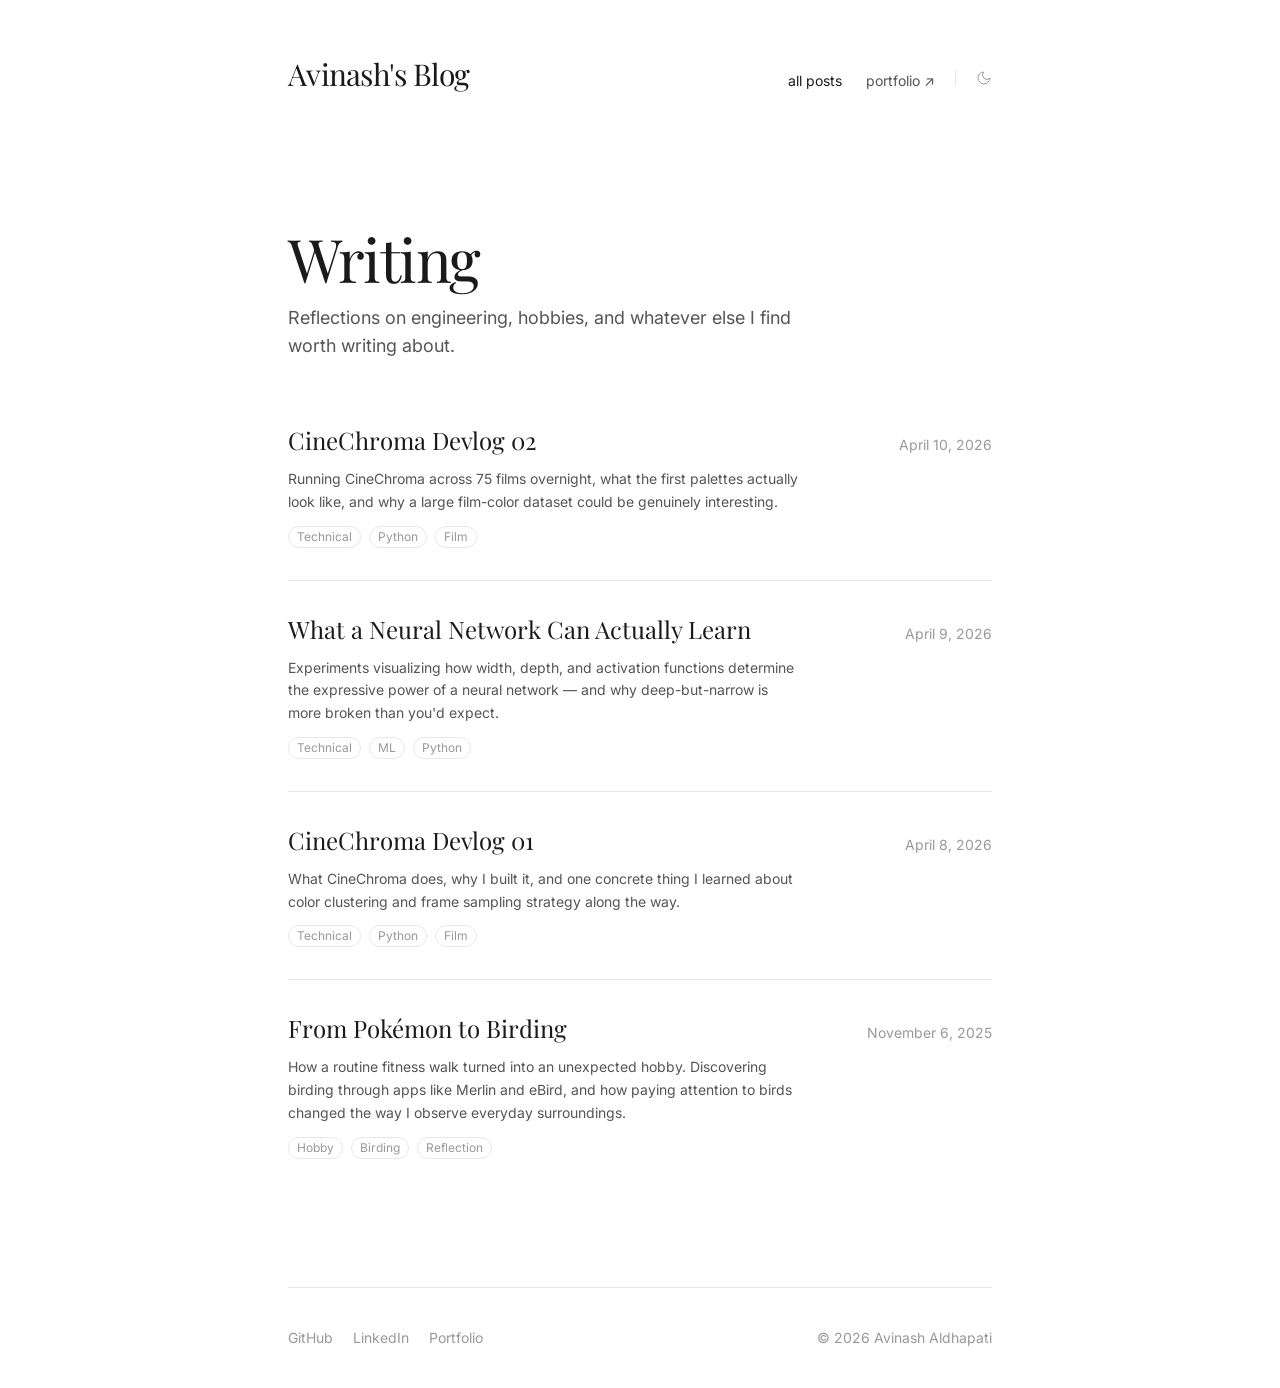
==== commit dab46975: "deploy: blog build from bee93c44" ====
--- a/index.html
+++ b/index.html
@@ -8,7 +8,7 @@
       function gtag(){dataLayer.push(arguments);}
       gtag('js', new Date());
       gtag('config', 'G-MCC0FWPRBG');
-    </script><link rel="stylesheet" href="/_astro/birding_and_pokemon.WskWCfRe.css"></head> <body class="min-h-screen flex flex-col"> <!--
+    </script><link rel="stylesheet" href="/_astro/birding_and_pokemon.DXGvKzGx.css"></head> <body class="min-h-screen flex flex-col"> <!--
       Centered column keeps line lengths readable (max ~768px).
       Perfect for long-form blog content.
     --> <div class="mx-auto w-full max-w-3xl px-6 md:px-8 flex flex-col min-h-screen"> <header class="pt-10 pb-8 md:pt-14 md:pb-10"> <nav class="flex flex-col sm:flex-row justify-between items-start sm:items-baseline gap-4"> <!-- Blog name — links to blog home --> <a href="/" class="font-serif text-2xl md:text-3xl tracking-tight text-text hover:opacity-70 transition-opacity">
@@ -19,7 +19,7 @@
 portfolio &nearr;
 </a> </li> </ul> <!-- Vertical separator + dark mode toggle --> <span class="hidden sm:block w-px h-4 bg-border"></span> <button id="theme-toggle" class="text-text-tertiary hover:text-text transition-colors cursor-pointer leading-none" aria-label="Toggle dark mode"> <!-- Sun icon (visible in dark mode — click to switch to light) --> <svg id="theme-icon-sun" class="hidden w-4 h-4" viewBox="0 0 24 24" fill="none" stroke="currentColor" stroke-width="1.5" stroke-linecap="round" stroke-linejoin="round"> <circle cx="12" cy="12" r="5"></circle> <line x1="12" y1="1" x2="12" y2="3"></line> <line x1="12" y1="21" x2="12" y2="23"></line> <line x1="4.22" y1="4.22" x2="5.64" y2="5.64"></line> <line x1="18.36" y1="18.36" x2="19.78" y2="19.78"></line> <line x1="1" y1="12" x2="3" y2="12"></line> <line x1="21" y1="12" x2="23" y2="12"></line> <line x1="4.22" y1="19.78" x2="5.64" y2="18.36"></line> <line x1="18.36" y1="5.64" x2="19.78" y2="4.22"></line> </svg> <!-- Moon icon (visible in light mode — click to switch to dark) --> <svg id="theme-icon-moon" class="hidden w-4 h-4" viewBox="0 0 24 24" fill="none" stroke="currentColor" stroke-width="1.5" stroke-linecap="round" stroke-linejoin="round"> <path d="M21 12.79A9 9 0 1 1 11.21 3 7 7 0 0 0 21 12.79z"></path> </svg> </button> </div> </nav> </header> <!-- Dark mode toggle script --> <script type="module">function o(){const e=document.documentElement.classList.contains("dark"),t=document.getElementById("theme-icon-sun"),n=document.getElementById("theme-icon-moon");t&&n&&(t.classList.toggle("hidden",!e),n.classList.toggle("hidden",e))}o();document.getElementById("theme-toggle")?.addEventListener("click",()=>{const e=document.documentElement.classList.toggle("dark");localStorage.setItem("theme",e?"dark":"light"),o()});</script> <main class="flex-grow py-16 md:py-24">  <h1 class="font-serif text-4xl md:text-5xl lg:text-6xl tracking-tight mb-4">Writing</h1> <p class="text-text-secondary text-lg mb-16 max-w-lg">
 Reflections on engineering, hobbies, and whatever else I find worth writing about.
-</p> <div class="divide-y divide-border"> <a href="/nn_expressiveness" class="group block py-8 first:pt-0"> <div class="flex flex-col sm:flex-row sm:items-baseline sm:justify-between gap-1 mb-3"> <h2 class="text-xl md:text-2xl font-serif group-hover:opacity-60 transition-opacity"> What a Neural Network Can Actually Learn </h2> <span class="text-sm text-text-tertiary">April 9, 2026</span> </div> <p class="text-text-secondary text-sm leading-relaxed max-w-lg mb-3"> Experiments visualizing how width, depth, and activation functions determine the expressive power of a neural network — and why deep-but-narrow is more broken than you&#39;d expect. </p> <div class="flex gap-2"> <span class="text-xs border border-border px-2 py-0.5 rounded-full text-text-tertiary">Technical</span><span class="text-xs border border-border px-2 py-0.5 rounded-full text-text-tertiary">ML</span><span class="text-xs border border-border px-2 py-0.5 rounded-full text-text-tertiary">Python</span> </div> </a><a href="/cinechroma_color_analysis" class="group block py-8 first:pt-0"> <div class="flex flex-col sm:flex-row sm:items-baseline sm:justify-between gap-1 mb-3"> <h2 class="text-xl md:text-2xl font-serif group-hover:opacity-60 transition-opacity"> CineChroma Devlog 01 </h2> <span class="text-sm text-text-tertiary">April 8, 2026</span> </div> <p class="text-text-secondary text-sm leading-relaxed max-w-lg mb-3"> What CineChroma does, why I built it, and one concrete thing I learned about color clustering and frame sampling strategy along the way. </p> <div class="flex gap-2"> <span class="text-xs border border-border px-2 py-0.5 rounded-full text-text-tertiary">Technical</span><span class="text-xs border border-border px-2 py-0.5 rounded-full text-text-tertiary">Python</span><span class="text-xs border border-border px-2 py-0.5 rounded-full text-text-tertiary">Film</span> </div> </a><a href="/birding_and_pokemon" class="group block py-8 first:pt-0"> <div class="flex flex-col sm:flex-row sm:items-baseline sm:justify-between gap-1 mb-3"> <h2 class="text-xl md:text-2xl font-serif group-hover:opacity-60 transition-opacity"> From Pokémon to Birding </h2> <span class="text-sm text-text-tertiary">November 6, 2025</span> </div> <p class="text-text-secondary text-sm leading-relaxed max-w-lg mb-3"> How a routine fitness walk turned into an unexpected hobby. Discovering birding through apps like Merlin and eBird, and how paying attention to birds changed the way I observe everyday surroundings. </p> <div class="flex gap-2"> <span class="text-xs border border-border px-2 py-0.5 rounded-full text-text-tertiary">Hobby</span><span class="text-xs border border-border px-2 py-0.5 rounded-full text-text-tertiary">Birding</span><span class="text-xs border border-border px-2 py-0.5 rounded-full text-text-tertiary">Reflection</span> </div> </a> </div>  </main> <footer class="py-10 border-t border-border"> <div class="flex flex-col sm:flex-row justify-between items-start sm:items-center gap-4 text-sm text-text-tertiary"> <!-- Links --> <div class="flex gap-5"> <a href="https://github.com/deep0ctave" target="_blank" rel="noopener noreferrer" class="hover:text-text transition-colors">
+</p> <div class="divide-y divide-border"> <a href="/cinechroma_devlog_02" class="group block py-8 first:pt-0"> <div class="flex flex-col sm:flex-row sm:items-baseline sm:justify-between gap-1 mb-3"> <h2 class="text-xl md:text-2xl font-serif group-hover:opacity-60 transition-opacity"> CineChroma Devlog 02 </h2> <span class="text-sm text-text-tertiary">April 10, 2026</span> </div> <p class="text-text-secondary text-sm leading-relaxed max-w-lg mb-3"> Running CineChroma across 75 films overnight, what the first palettes actually look like, and why a large film-color dataset could be genuinely interesting. </p> <div class="flex gap-2"> <span class="text-xs border border-border px-2 py-0.5 rounded-full text-text-tertiary">Technical</span><span class="text-xs border border-border px-2 py-0.5 rounded-full text-text-tertiary">Python</span><span class="text-xs border border-border px-2 py-0.5 rounded-full text-text-tertiary">Film</span> </div> </a><a href="/nn_expressiveness" class="group block py-8 first:pt-0"> <div class="flex flex-col sm:flex-row sm:items-baseline sm:justify-between gap-1 mb-3"> <h2 class="text-xl md:text-2xl font-serif group-hover:opacity-60 transition-opacity"> What a Neural Network Can Actually Learn </h2> <span class="text-sm text-text-tertiary">April 9, 2026</span> </div> <p class="text-text-secondary text-sm leading-relaxed max-w-lg mb-3"> Experiments visualizing how width, depth, and activation functions determine the expressive power of a neural network — and why deep-but-narrow is more broken than you&#39;d expect. </p> <div class="flex gap-2"> <span class="text-xs border border-border px-2 py-0.5 rounded-full text-text-tertiary">Technical</span><span class="text-xs border border-border px-2 py-0.5 rounded-full text-text-tertiary">ML</span><span class="text-xs border border-border px-2 py-0.5 rounded-full text-text-tertiary">Python</span> </div> </a><a href="/cinechroma_color_analysis" class="group block py-8 first:pt-0"> <div class="flex flex-col sm:flex-row sm:items-baseline sm:justify-between gap-1 mb-3"> <h2 class="text-xl md:text-2xl font-serif group-hover:opacity-60 transition-opacity"> CineChroma Devlog 01 </h2> <span class="text-sm text-text-tertiary">April 8, 2026</span> </div> <p class="text-text-secondary text-sm leading-relaxed max-w-lg mb-3"> What CineChroma does, why I built it, and one concrete thing I learned about color clustering and frame sampling strategy along the way. </p> <div class="flex gap-2"> <span class="text-xs border border-border px-2 py-0.5 rounded-full text-text-tertiary">Technical</span><span class="text-xs border border-border px-2 py-0.5 rounded-full text-text-tertiary">Python</span><span class="text-xs border border-border px-2 py-0.5 rounded-full text-text-tertiary">Film</span> </div> </a><a href="/birding_and_pokemon" class="group block py-8 first:pt-0"> <div class="flex flex-col sm:flex-row sm:items-baseline sm:justify-between gap-1 mb-3"> <h2 class="text-xl md:text-2xl font-serif group-hover:opacity-60 transition-opacity"> From Pokémon to Birding </h2> <span class="text-sm text-text-tertiary">November 6, 2025</span> </div> <p class="text-text-secondary text-sm leading-relaxed max-w-lg mb-3"> How a routine fitness walk turned into an unexpected hobby. Discovering birding through apps like Merlin and eBird, and how paying attention to birds changed the way I observe everyday surroundings. </p> <div class="flex gap-2"> <span class="text-xs border border-border px-2 py-0.5 rounded-full text-text-tertiary">Hobby</span><span class="text-xs border border-border px-2 py-0.5 rounded-full text-text-tertiary">Birding</span><span class="text-xs border border-border px-2 py-0.5 rounded-full text-text-tertiary">Reflection</span> </div> </a> </div>  </main> <footer class="py-10 border-t border-border"> <div class="flex flex-col sm:flex-row justify-between items-start sm:items-center gap-4 text-sm text-text-tertiary"> <!-- Links --> <div class="flex gap-5"> <a href="https://github.com/deep0ctave" target="_blank" rel="noopener noreferrer" class="hover:text-text transition-colors">
 GitHub
 </a> <a href="https://www.linkedin.com/in/avinash-aldhapati/" target="_blank" rel="noopener noreferrer" class="hover:text-text transition-colors">
 LinkedIn
--- a/_astro/birding_and_pokemon.DXGvKzGx.css
+++ b/_astro/birding_and_pokemon.DXGvKzGx.css
@@ -0,0 +1 @@
+/*! tailwindcss v4.2.2 | MIT License | https://tailwindcss.com */@layer properties{@supports (((-webkit-hyphens:none)) and (not (margin-trim:inline))) or ((-moz-orient:inline) and (not (color:rgb(from red r g b)))){*,:before,:after,::backdrop{--tw-space-y-reverse:0;--tw-divide-y-reverse:0;--tw-border-style:solid;--tw-leading:initial;--tw-tracking:initial;--tw-shadow:0 0 #0000;--tw-shadow-color:initial;--tw-shadow-alpha:100%;--tw-inset-shadow:0 0 #0000;--tw-inset-shadow-color:initial;--tw-inset-shadow-alpha:100%;--tw-ring-color:initial;--tw-ring-shadow:0 0 #0000;--tw-inset-ring-color:initial;--tw-inset-ring-shadow:0 0 #0000;--tw-ring-inset:initial;--tw-ring-offset-width:0px;--tw-ring-offset-color:#fff;--tw-ring-offset-shadow:0 0 #0000;--tw-content:""}}}@layer theme{:root,:host{--font-sans:"Inter", system-ui, -apple-system, sans-serif;--font-serif:"Playfair Display", "Georgia", serif;--font-mono:ui-monospace, SFMono-Regular, Menlo, Monaco, Consolas, "Liberation Mono", "Courier New", monospace;--spacing:.25rem;--container-lg:32rem;--container-2xl:42rem;--container-3xl:48rem;--text-xs:.75rem;--text-xs--line-height:calc(1 / .75);--text-sm:.875rem;--text-sm--line-height:calc(1.25 / .875);--text-lg:1.125rem;--text-lg--line-height:calc(1.75 / 1.125);--text-xl:1.25rem;--text-xl--line-height:calc(1.75 / 1.25);--text-2xl:1.5rem;--text-2xl--line-height:calc(2 / 1.5);--text-3xl:1.875rem;--text-3xl--line-height: 1.2 ;--text-4xl:2.25rem;--text-4xl--line-height:calc(2.5 / 2.25);--text-5xl:3rem;--text-5xl--line-height:1;--text-6xl:3.75rem;--text-6xl--line-height:1;--tracking-tight:-.025em;--leading-tight:1.25;--leading-relaxed:1.625;--default-transition-duration:.15s;--default-transition-timing-function:cubic-bezier(.4, 0, .2, 1);--default-font-family:var(--font-sans);--default-mono-font-family:var(--font-mono);--color-bg:#fff;--color-text:#1a1a1a;--color-text-secondary:#555;--color-text-tertiary:#999;--color-border:#e8e8e8}}@layer base{*,:after,:before,::backdrop{box-sizing:border-box;border:0 solid;margin:0;padding:0}::file-selector-button{box-sizing:border-box;border:0 solid;margin:0;padding:0}html,:host{-webkit-text-size-adjust:100%;tab-size:4;line-height:1.5;font-family:var(--default-font-family,ui-sans-serif, system-ui, sans-serif, "Apple Color Emoji", "Segoe UI Emoji", "Segoe UI Symbol", "Noto Color Emoji");font-feature-settings:var(--default-font-feature-settings,normal);font-variation-settings:var(--default-font-variation-settings,normal);-webkit-tap-highlight-color:transparent}hr{height:0;color:inherit;border-top-width:1px}abbr:where([title]){-webkit-text-decoration:underline dotted;text-decoration:underline dotted}h1,h2,h3,h4,h5,h6{font-size:inherit;font-weight:inherit}a{color:inherit;-webkit-text-decoration:inherit;text-decoration:inherit}b,strong{font-weight:bolder}code,kbd,samp,pre{font-family:var(--default-mono-font-family,ui-monospace, SFMono-Regular, Menlo, Monaco, Consolas, "Liberation Mono", "Courier New", monospace);font-feature-settings:var(--default-mono-font-feature-settings,normal);font-variation-settings:var(--default-mono-font-variation-settings,normal);font-size:1em}small{font-size:80%}sub,sup{vertical-align:baseline;font-size:75%;line-height:0;position:relative}sub{bottom:-.25em}sup{top:-.5em}table{text-indent:0;border-color:inherit;border-collapse:collapse}:-moz-focusring{outline:auto}progress{vertical-align:baseline}summary{display:list-item}ol,ul,menu{list-style:none}img,svg,video,canvas,audio,iframe,embed,object{vertical-align:middle;display:block}img,video{max-width:100%;height:auto}button,input,select,optgroup,textarea{font:inherit;font-feature-settings:inherit;font-variation-settings:inherit;letter-spacing:inherit;color:inherit;opacity:1;background-color:#0000;border-radius:0}::file-selector-button{font:inherit;font-feature-settings:inherit;font-variation-settings:inherit;letter-spacing:inherit;color:inherit;opacity:1;background-color:#0000;border-radius:0}:where(select:is([multiple],[size])) optgroup{font-weight:bolder}:where(select:is([multiple],[size])) optgroup option{padding-inline-start:20px}::file-selector-button{margin-inline-end:4px}::placeholder{opacity:1}@supports (not ((-webkit-appearance:-apple-pay-button))) or (contain-intrinsic-size:1px){::placeholder{color:currentColor}@supports (color:color-mix(in lab,red,red)){::placeholder{color:color-mix(in oklab,currentcolor 50%,transparent)}}}textarea{resize:vertical}::-webkit-search-decoration{-webkit-appearance:none}::-webkit-date-and-time-value{min-height:1lh;text-align:inherit}::-webkit-datetime-edit{display:inline-flex}::-webkit-datetime-edit-fields-wrapper{padding:0}::-webkit-datetime-edit{padding-block:0}::-webkit-datetime-edit-year-field{padding-block:0}::-webkit-datetime-edit-month-field{padding-block:0}::-webkit-datetime-edit-day-field{padding-block:0}::-webkit-datetime-edit-hour-field{padding-block:0}::-webkit-datetime-edit-minute-field{padding-block:0}::-webkit-datetime-edit-second-field{padding-block:0}::-webkit-datetime-edit-millisecond-field{padding-block:0}::-webkit-datetime-edit-meridiem-field{padding-block:0}::-webkit-calendar-picker-indicator{line-height:1}:-moz-ui-invalid{box-shadow:none}button,input:where([type=button],[type=reset],[type=submit]){appearance:button}::file-selector-button{appearance:button}::-webkit-inner-spin-button{height:auto}::-webkit-outer-spin-button{height:auto}[hidden]:where(:not([hidden=until-found])){display:none!important}}@layer components;@layer utilities{.collapse{visibility:collapse}.visible{visibility:visible}.fixed{position:fixed}.static{position:static}.end{inset-inline-end:var(--spacing)}.mx-2{margin-inline:calc(var(--spacing) * 2)}.mx-auto{margin-inline:auto}.mt-6{margin-top:calc(var(--spacing) * 6)}.mt-8{margin-top:calc(var(--spacing) * 8)}.mb-3{margin-bottom:calc(var(--spacing) * 3)}.mb-4{margin-bottom:calc(var(--spacing) * 4)}.mb-6{margin-bottom:calc(var(--spacing) * 6)}.mb-12{margin-bottom:calc(var(--spacing) * 12)}.mb-16{margin-bottom:calc(var(--spacing) * 16)}.mb-20{margin-bottom:calc(var(--spacing) * 20)}.block{display:block}.flex{display:flex}.grid{display:grid}.hidden{display:none}.h-4{height:calc(var(--spacing) * 4)}.min-h-screen{min-height:100vh}.w-4{width:calc(var(--spacing) * 4)}.w-full{width:100%}.w-px{width:1px}.max-w-2xl{max-width:var(--container-2xl)}.max-w-3xl{max-width:var(--container-3xl)}.max-w-lg{max-width:var(--container-lg)}.max-w-none{max-width:none}.flex-grow{flex-grow:1}.cursor-pointer{cursor:pointer}.list-inside{list-style-position:inside}.list-decimal{list-style-type:decimal}.list-disc{list-style-type:disc}.flex-col{flex-direction:column}.flex-wrap{flex-wrap:wrap}.items-baseline{align-items:baseline}.items-center{align-items:center}.items-start{align-items:flex-start}.justify-between{justify-content:space-between}.gap-1{gap:calc(var(--spacing) * 1)}.gap-2{gap:calc(var(--spacing) * 2)}.gap-4{gap:calc(var(--spacing) * 4)}.gap-5{gap:calc(var(--spacing) * 5)}.gap-6{gap:calc(var(--spacing) * 6)}:where(.space-y-2>:not(:last-child)){--tw-space-y-reverse:0;margin-block-start:calc(calc(var(--spacing) * 2) * var(--tw-space-y-reverse));margin-block-end:calc(calc(var(--spacing) * 2) * calc(1 - var(--tw-space-y-reverse)))}:where(.space-y-3>:not(:last-child)){--tw-space-y-reverse:0;margin-block-start:calc(calc(var(--spacing) * 3) * var(--tw-space-y-reverse));margin-block-end:calc(calc(var(--spacing) * 3) * calc(1 - var(--tw-space-y-reverse)))}:where(.space-y-6>:not(:last-child)){--tw-space-y-reverse:0;margin-block-start:calc(calc(var(--spacing) * 6) * var(--tw-space-y-reverse));margin-block-end:calc(calc(var(--spacing) * 6) * calc(1 - var(--tw-space-y-reverse)))}.gap-x-6{column-gap:calc(var(--spacing) * 6)}.gap-y-2{row-gap:calc(var(--spacing) * 2)}:where(.divide-y>:not(:last-child)){--tw-divide-y-reverse:0;border-bottom-style:var(--tw-border-style);border-top-style:var(--tw-border-style);border-top-width:calc(1px * var(--tw-divide-y-reverse));border-bottom-width:calc(1px * calc(1 - var(--tw-divide-y-reverse)))}:where(.divide-border>:not(:last-child)){border-color:var(--color-border)}.overflow-x-auto{overflow-x:auto}.scroll-smooth{scroll-behavior:smooth}.rounded{border-radius:.25rem}.rounded-full{border-radius:3.40282e38px}.border{border-style:var(--tw-border-style);border-width:1px}.border-t{border-top-style:var(--tw-border-style);border-top-width:1px}.border-l-2{border-left-style:var(--tw-border-style);border-left-width:2px}.border-border{border-color:var(--color-border)}.border-text{border-color:var(--color-text)}.bg-border{background-color:var(--color-border)}.p-4{padding:calc(var(--spacing) * 4)}.px-2{padding-inline:calc(var(--spacing) * 2)}.px-6{padding-inline:calc(var(--spacing) * 6)}.py-0\.5{padding-block:calc(var(--spacing) * .5)}.py-8{padding-block:calc(var(--spacing) * 8)}.py-10{padding-block:calc(var(--spacing) * 10)}.py-16{padding-block:calc(var(--spacing) * 16)}.pt-8{padding-top:calc(var(--spacing) * 8)}.pt-10{padding-top:calc(var(--spacing) * 10)}.pb-8{padding-bottom:calc(var(--spacing) * 8)}.pl-2{padding-left:calc(var(--spacing) * 2)}.pl-6{padding-left:calc(var(--spacing) * 6)}.font-mono{font-family:var(--font-mono)}.font-serif{font-family:var(--font-serif)}.text-2xl{font-size:var(--text-2xl);line-height:var(--tw-leading,var(--text-2xl--line-height))}.text-4xl{font-size:var(--text-4xl);line-height:var(--tw-leading,var(--text-4xl--line-height))}.text-lg{font-size:var(--text-lg);line-height:var(--tw-leading,var(--text-lg--line-height))}.text-sm{font-size:var(--text-sm);line-height:var(--tw-leading,var(--text-sm--line-height))}.text-xl{font-size:var(--text-xl);line-height:var(--tw-leading,var(--text-xl--line-height))}.text-xs{font-size:var(--text-xs);line-height:var(--tw-leading,var(--text-xs--line-height))}.leading-none{--tw-leading:1;line-height:1}.leading-relaxed{--tw-leading:var(--leading-relaxed);line-height:var(--leading-relaxed)}.leading-tight{--tw-leading:var(--leading-tight);line-height:var(--leading-tight)}.tracking-tight{--tw-tracking:var(--tracking-tight);letter-spacing:var(--tracking-tight)}.text-text{color:var(--color-text)}.text-text-secondary{color:var(--color-text-secondary)}.text-text-tertiary{color:var(--color-text-tertiary)}.shadow{--tw-shadow:0 1px 3px 0 var(--tw-shadow-color,#0000001a), 0 1px 2px -1px var(--tw-shadow-color,#0000001a);box-shadow:var(--tw-inset-shadow),var(--tw-inset-ring-shadow),var(--tw-ring-offset-shadow),var(--tw-ring-shadow),var(--tw-shadow)}.transition-colors{transition-property:color,background-color,border-color,outline-color,text-decoration-color,fill,stroke,--tw-gradient-from,--tw-gradient-via,--tw-gradient-to;transition-timing-function:var(--tw-ease,var(--default-transition-timing-function));transition-duration:var(--tw-duration,var(--default-transition-duration))}.transition-opacity{transition-property:opacity;transition-timing-function:var(--tw-ease,var(--default-transition-timing-function));transition-duration:var(--tw-duration,var(--default-transition-duration))}@media(hover:hover){.group-hover\:opacity-60:is(:where(.group):hover *){opacity:.6}}.after\:w-full:after{content:var(--tw-content);width:100%}.first\:pt-0:first-child{padding-top:calc(var(--spacing) * 0)}@media(hover:hover){.hover\:text-text:hover{color:var(--color-text)}.hover\:opacity-70:hover{opacity:.7}}@media(min-width:40rem){.sm\:block{display:block}.sm\:flex-row{flex-direction:row}.sm\:items-baseline{align-items:baseline}.sm\:items-center{align-items:center}.sm\:justify-between{justify-content:space-between}}@media(min-width:48rem){.md\:px-8{padding-inline:calc(var(--spacing) * 8)}.md\:py-24{padding-block:calc(var(--spacing) * 24)}.md\:pt-14{padding-top:calc(var(--spacing) * 14)}.md\:pb-10{padding-bottom:calc(var(--spacing) * 10)}.md\:text-2xl{font-size:var(--text-2xl);line-height:var(--tw-leading,var(--text-2xl--line-height))}.md\:text-3xl{font-size:var(--text-3xl);line-height:var(--tw-leading,var(--text-3xl--line-height))}.md\:text-5xl{font-size:var(--text-5xl);line-height:var(--tw-leading,var(--text-5xl--line-height))}}@media(min-width:64rem){.lg\:text-6xl{font-size:var(--text-6xl);line-height:var(--tw-leading,var(--text-6xl--line-height))}}}.dark{--color-bg:#0f0f0f;--color-bg-subtle:#161616;--color-text:#e8e8e8;--color-text-secondary:#a0a0a0;--color-text-tertiary:#666;--color-border:#2a2a2a;--color-border-light:#1e1e1e;--color-accent:#e8e8e8}html{scroll-behavior:smooth;-webkit-font-smoothing:antialiased;-moz-osx-font-smoothing:grayscale}body{font-family:var(--font-sans);color:var(--color-text);background-color:var(--color-bg);transition:background-color .3s,color .3s}::selection{background-color:var(--color-text);color:var(--color-bg)}::-webkit-scrollbar{width:6px}::-webkit-scrollbar-track{background:0 0}::-webkit-scrollbar-thumb{background:#ccc;border-radius:3px}.dark ::-webkit-scrollbar-thumb{background:#444}::-webkit-scrollbar-thumb:hover{background:#999}.dark ::-webkit-scrollbar-thumb:hover{background:#666}.link-underline{text-decoration:none;position:relative}.link-underline:after{content:"";background-color:var(--color-text);width:0;height:1px;transition:width .3s;position:absolute;bottom:-2px;left:0}.link-underline:hover:after{width:100%}.hairline{background-color:var(--color-border);height:1px}@property --tw-space-y-reverse{syntax:"*";inherits:false;initial-value:0}@property --tw-divide-y-reverse{syntax:"*";inherits:false;initial-value:0}@property --tw-border-style{syntax:"*";inherits:false;initial-value:solid}@property --tw-leading{syntax:"*";inherits:false}@property --tw-tracking{syntax:"*";inherits:false}@property --tw-shadow{syntax:"*";inherits:false;initial-value:0 0 #0000}@property --tw-shadow-color{syntax:"*";inherits:false}@property --tw-shadow-alpha{syntax:"<percentage>";inherits:false;initial-value:100%}@property --tw-inset-shadow{syntax:"*";inherits:false;initial-value:0 0 #0000}@property --tw-inset-shadow-color{syntax:"*";inherits:false}@property --tw-inset-shadow-alpha{syntax:"<percentage>";inherits:false;initial-value:100%}@property --tw-ring-color{syntax:"*";inherits:false}@property --tw-ring-shadow{syntax:"*";inherits:false;initial-value:0 0 #0000}@property --tw-inset-ring-color{syntax:"*";inherits:false}@property --tw-inset-ring-shadow{syntax:"*";inherits:false;initial-value:0 0 #0000}@property --tw-ring-inset{syntax:"*";inherits:false}@property --tw-ring-offset-width{syntax:"<length>";inherits:false;initial-value:0}@property --tw-ring-offset-color{syntax:"*";inherits:false;initial-value:#fff}@property --tw-ring-offset-shadow{syntax:"*";inherits:false;initial-value:0 0 #0000}@property --tw-content{syntax:"*";inherits:false;initial-value:""}
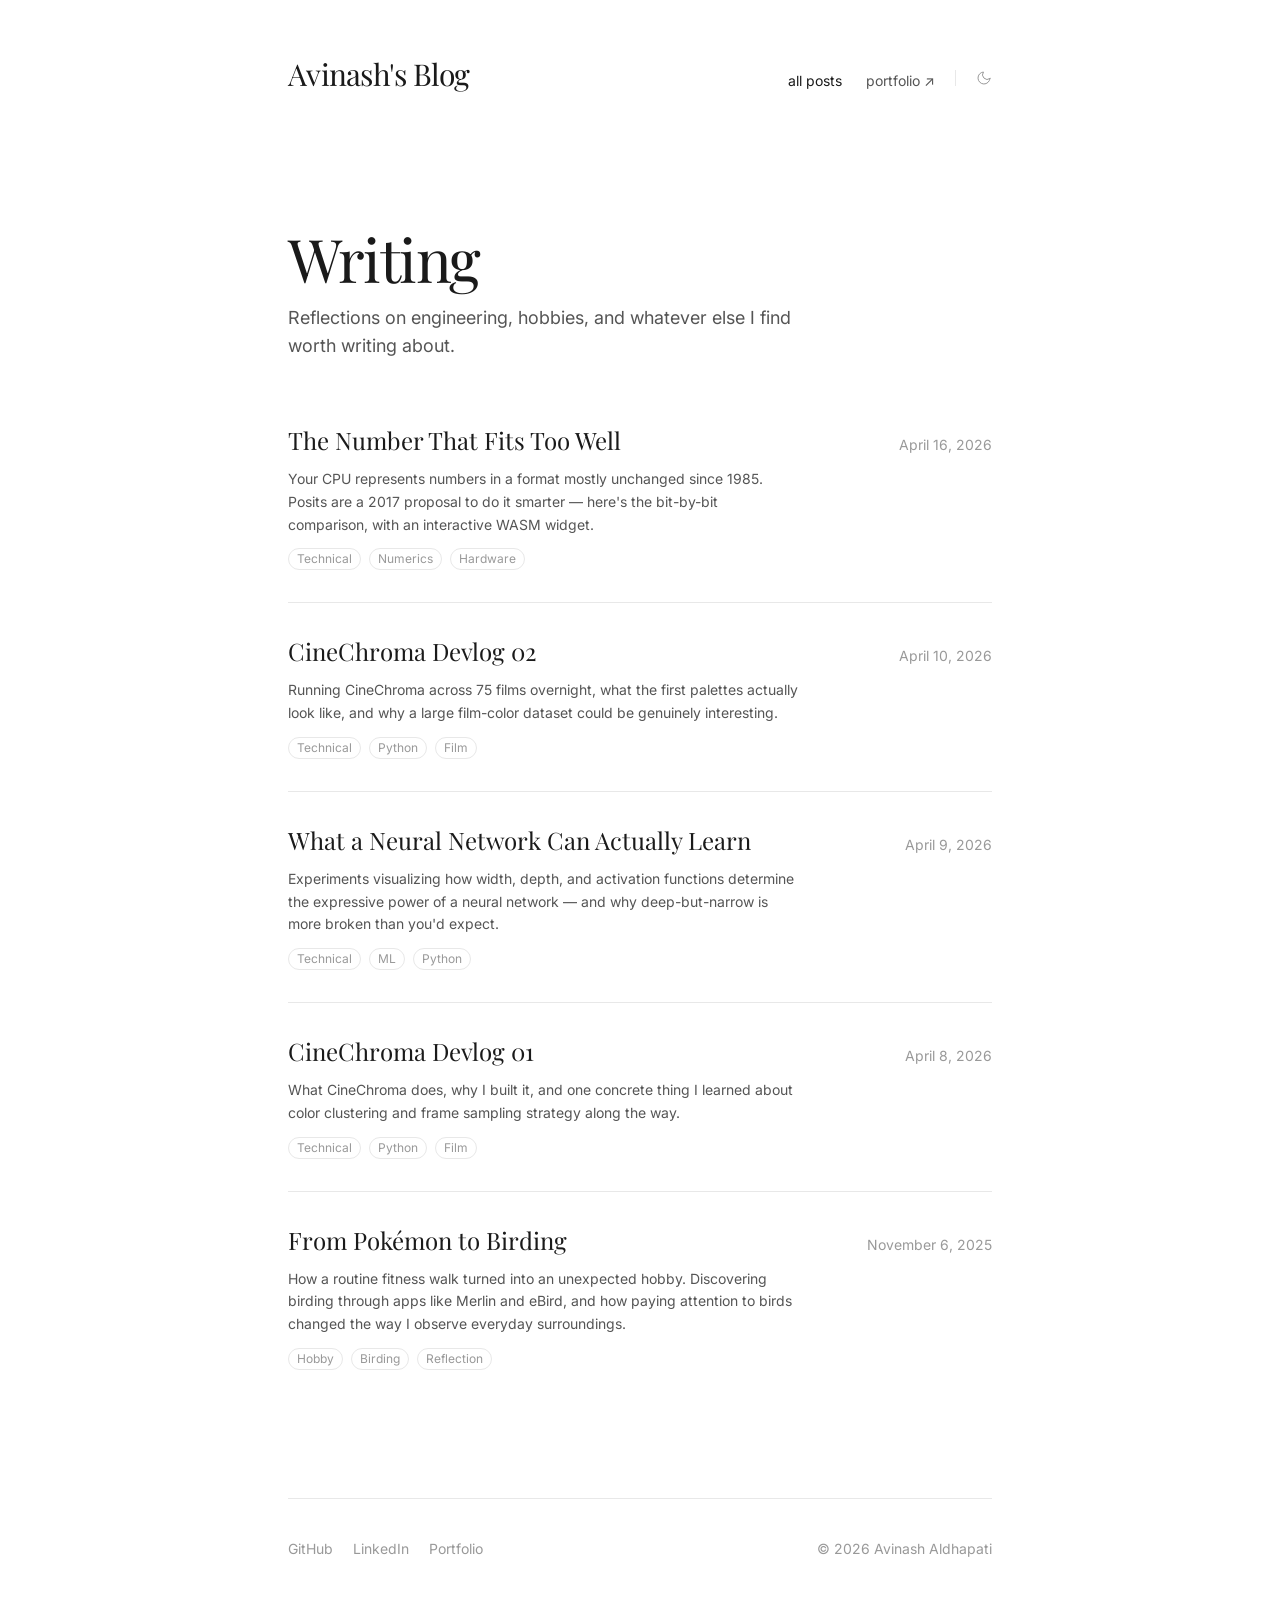
==== commit ee156af8: "deploy: blog build from 4dcad26a" ====
--- a/index.html
+++ b/index.html
@@ -8,7 +8,7 @@
       function gtag(){dataLayer.push(arguments);}
       gtag('js', new Date());
       gtag('config', 'G-MCC0FWPRBG');
-    </script><link rel="stylesheet" href="/_astro/birding_and_pokemon.DXGvKzGx.css"></head> <body class="min-h-screen flex flex-col"> <!--
+    </script><link rel="stylesheet" href="/_astro/birding_and_pokemon.DxMHhzR1.css"></head> <body class="min-h-screen flex flex-col"> <!--
       Centered column keeps line lengths readable (max ~768px).
       Perfect for long-form blog content.
     --> <div class="mx-auto w-full max-w-3xl px-6 md:px-8 flex flex-col min-h-screen"> <header class="pt-10 pb-8 md:pt-14 md:pb-10"> <nav class="flex flex-col sm:flex-row justify-between items-start sm:items-baseline gap-4"> <!-- Blog name — links to blog home --> <a href="/" class="font-serif text-2xl md:text-3xl tracking-tight text-text hover:opacity-70 transition-opacity">
@@ -19,7 +19,7 @@
 portfolio &nearr;
 </a> </li> </ul> <!-- Vertical separator + dark mode toggle --> <span class="hidden sm:block w-px h-4 bg-border"></span> <button id="theme-toggle" class="text-text-tertiary hover:text-text transition-colors cursor-pointer leading-none" aria-label="Toggle dark mode"> <!-- Sun icon (visible in dark mode — click to switch to light) --> <svg id="theme-icon-sun" class="hidden w-4 h-4" viewBox="0 0 24 24" fill="none" stroke="currentColor" stroke-width="1.5" stroke-linecap="round" stroke-linejoin="round"> <circle cx="12" cy="12" r="5"></circle> <line x1="12" y1="1" x2="12" y2="3"></line> <line x1="12" y1="21" x2="12" y2="23"></line> <line x1="4.22" y1="4.22" x2="5.64" y2="5.64"></line> <line x1="18.36" y1="18.36" x2="19.78" y2="19.78"></line> <line x1="1" y1="12" x2="3" y2="12"></line> <line x1="21" y1="12" x2="23" y2="12"></line> <line x1="4.22" y1="19.78" x2="5.64" y2="18.36"></line> <line x1="18.36" y1="5.64" x2="19.78" y2="4.22"></line> </svg> <!-- Moon icon (visible in light mode — click to switch to dark) --> <svg id="theme-icon-moon" class="hidden w-4 h-4" viewBox="0 0 24 24" fill="none" stroke="currentColor" stroke-width="1.5" stroke-linecap="round" stroke-linejoin="round"> <path d="M21 12.79A9 9 0 1 1 11.21 3 7 7 0 0 0 21 12.79z"></path> </svg> </button> </div> </nav> </header> <!-- Dark mode toggle script --> <script type="module">function o(){const e=document.documentElement.classList.contains("dark"),t=document.getElementById("theme-icon-sun"),n=document.getElementById("theme-icon-moon");t&&n&&(t.classList.toggle("hidden",!e),n.classList.toggle("hidden",e))}o();document.getElementById("theme-toggle")?.addEventListener("click",()=>{const e=document.documentElement.classList.toggle("dark");localStorage.setItem("theme",e?"dark":"light"),o()});</script> <main class="flex-grow py-16 md:py-24">  <h1 class="font-serif text-4xl md:text-5xl lg:text-6xl tracking-tight mb-4">Writing</h1> <p class="text-text-secondary text-lg mb-16 max-w-lg">
 Reflections on engineering, hobbies, and whatever else I find worth writing about.
-</p> <div class="divide-y divide-border"> <a href="/cinechroma_devlog_02" class="group block py-8 first:pt-0"> <div class="flex flex-col sm:flex-row sm:items-baseline sm:justify-between gap-1 mb-3"> <h2 class="text-xl md:text-2xl font-serif group-hover:opacity-60 transition-opacity"> CineChroma Devlog 02 </h2> <span class="text-sm text-text-tertiary">April 10, 2026</span> </div> <p class="text-text-secondary text-sm leading-relaxed max-w-lg mb-3"> Running CineChroma across 75 films overnight, what the first palettes actually look like, and why a large film-color dataset could be genuinely interesting. </p> <div class="flex gap-2"> <span class="text-xs border border-border px-2 py-0.5 rounded-full text-text-tertiary">Technical</span><span class="text-xs border border-border px-2 py-0.5 rounded-full text-text-tertiary">Python</span><span class="text-xs border border-border px-2 py-0.5 rounded-full text-text-tertiary">Film</span> </div> </a><a href="/nn_expressiveness" class="group block py-8 first:pt-0"> <div class="flex flex-col sm:flex-row sm:items-baseline sm:justify-between gap-1 mb-3"> <h2 class="text-xl md:text-2xl font-serif group-hover:opacity-60 transition-opacity"> What a Neural Network Can Actually Learn </h2> <span class="text-sm text-text-tertiary">April 9, 2026</span> </div> <p class="text-text-secondary text-sm leading-relaxed max-w-lg mb-3"> Experiments visualizing how width, depth, and activation functions determine the expressive power of a neural network — and why deep-but-narrow is more broken than you&#39;d expect. </p> <div class="flex gap-2"> <span class="text-xs border border-border px-2 py-0.5 rounded-full text-text-tertiary">Technical</span><span class="text-xs border border-border px-2 py-0.5 rounded-full text-text-tertiary">ML</span><span class="text-xs border border-border px-2 py-0.5 rounded-full text-text-tertiary">Python</span> </div> </a><a href="/cinechroma_color_analysis" class="group block py-8 first:pt-0"> <div class="flex flex-col sm:flex-row sm:items-baseline sm:justify-between gap-1 mb-3"> <h2 class="text-xl md:text-2xl font-serif group-hover:opacity-60 transition-opacity"> CineChroma Devlog 01 </h2> <span class="text-sm text-text-tertiary">April 8, 2026</span> </div> <p class="text-text-secondary text-sm leading-relaxed max-w-lg mb-3"> What CineChroma does, why I built it, and one concrete thing I learned about color clustering and frame sampling strategy along the way. </p> <div class="flex gap-2"> <span class="text-xs border border-border px-2 py-0.5 rounded-full text-text-tertiary">Technical</span><span class="text-xs border border-border px-2 py-0.5 rounded-full text-text-tertiary">Python</span><span class="text-xs border border-border px-2 py-0.5 rounded-full text-text-tertiary">Film</span> </div> </a><a href="/birding_and_pokemon" class="group block py-8 first:pt-0"> <div class="flex flex-col sm:flex-row sm:items-baseline sm:justify-between gap-1 mb-3"> <h2 class="text-xl md:text-2xl font-serif group-hover:opacity-60 transition-opacity"> From Pokémon to Birding </h2> <span class="text-sm text-text-tertiary">November 6, 2025</span> </div> <p class="text-text-secondary text-sm leading-relaxed max-w-lg mb-3"> How a routine fitness walk turned into an unexpected hobby. Discovering birding through apps like Merlin and eBird, and how paying attention to birds changed the way I observe everyday surroundings. </p> <div class="flex gap-2"> <span class="text-xs border border-border px-2 py-0.5 rounded-full text-text-tertiary">Hobby</span><span class="text-xs border border-border px-2 py-0.5 rounded-full text-text-tertiary">Birding</span><span class="text-xs border border-border px-2 py-0.5 rounded-full text-text-tertiary">Reflection</span> </div> </a> </div>  </main> <footer class="py-10 border-t border-border"> <div class="flex flex-col sm:flex-row justify-between items-start sm:items-center gap-4 text-sm text-text-tertiary"> <!-- Links --> <div class="flex gap-5"> <a href="https://github.com/deep0ctave" target="_blank" rel="noopener noreferrer" class="hover:text-text transition-colors">
+</p> <div class="divide-y divide-border"> <a href="/posit_number_format" class="group block py-8 first:pt-0"> <div class="flex flex-col sm:flex-row sm:items-baseline sm:justify-between gap-1 mb-3"> <h2 class="text-xl md:text-2xl font-serif group-hover:opacity-60 transition-opacity"> The Number That Fits Too Well </h2> <span class="text-sm text-text-tertiary">April 16, 2026</span> </div> <p class="text-text-secondary text-sm leading-relaxed max-w-lg mb-3"> Your CPU represents numbers in a format mostly unchanged since 1985. Posits are a 2017 proposal to do it smarter — here&#39;s the bit-by-bit comparison, with an interactive WASM widget. </p> <div class="flex gap-2"> <span class="text-xs border border-border px-2 py-0.5 rounded-full text-text-tertiary">Technical</span><span class="text-xs border border-border px-2 py-0.5 rounded-full text-text-tertiary">Numerics</span><span class="text-xs border border-border px-2 py-0.5 rounded-full text-text-tertiary">Hardware</span> </div> </a><a href="/cinechroma_devlog_02" class="group block py-8 first:pt-0"> <div class="flex flex-col sm:flex-row sm:items-baseline sm:justify-between gap-1 mb-3"> <h2 class="text-xl md:text-2xl font-serif group-hover:opacity-60 transition-opacity"> CineChroma Devlog 02 </h2> <span class="text-sm text-text-tertiary">April 10, 2026</span> </div> <p class="text-text-secondary text-sm leading-relaxed max-w-lg mb-3"> Running CineChroma across 75 films overnight, what the first palettes actually look like, and why a large film-color dataset could be genuinely interesting. </p> <div class="flex gap-2"> <span class="text-xs border border-border px-2 py-0.5 rounded-full text-text-tertiary">Technical</span><span class="text-xs border border-border px-2 py-0.5 rounded-full text-text-tertiary">Python</span><span class="text-xs border border-border px-2 py-0.5 rounded-full text-text-tertiary">Film</span> </div> </a><a href="/nn_expressiveness" class="group block py-8 first:pt-0"> <div class="flex flex-col sm:flex-row sm:items-baseline sm:justify-between gap-1 mb-3"> <h2 class="text-xl md:text-2xl font-serif group-hover:opacity-60 transition-opacity"> What a Neural Network Can Actually Learn </h2> <span class="text-sm text-text-tertiary">April 9, 2026</span> </div> <p class="text-text-secondary text-sm leading-relaxed max-w-lg mb-3"> Experiments visualizing how width, depth, and activation functions determine the expressive power of a neural network — and why deep-but-narrow is more broken than you&#39;d expect. </p> <div class="flex gap-2"> <span class="text-xs border border-border px-2 py-0.5 rounded-full text-text-tertiary">Technical</span><span class="text-xs border border-border px-2 py-0.5 rounded-full text-text-tertiary">ML</span><span class="text-xs border border-border px-2 py-0.5 rounded-full text-text-tertiary">Python</span> </div> </a><a href="/cinechroma_color_analysis" class="group block py-8 first:pt-0"> <div class="flex flex-col sm:flex-row sm:items-baseline sm:justify-between gap-1 mb-3"> <h2 class="text-xl md:text-2xl font-serif group-hover:opacity-60 transition-opacity"> CineChroma Devlog 01 </h2> <span class="text-sm text-text-tertiary">April 8, 2026</span> </div> <p class="text-text-secondary text-sm leading-relaxed max-w-lg mb-3"> What CineChroma does, why I built it, and one concrete thing I learned about color clustering and frame sampling strategy along the way. </p> <div class="flex gap-2"> <span class="text-xs border border-border px-2 py-0.5 rounded-full text-text-tertiary">Technical</span><span class="text-xs border border-border px-2 py-0.5 rounded-full text-text-tertiary">Python</span><span class="text-xs border border-border px-2 py-0.5 rounded-full text-text-tertiary">Film</span> </div> </a><a href="/birding_and_pokemon" class="group block py-8 first:pt-0"> <div class="flex flex-col sm:flex-row sm:items-baseline sm:justify-between gap-1 mb-3"> <h2 class="text-xl md:text-2xl font-serif group-hover:opacity-60 transition-opacity"> From Pokémon to Birding </h2> <span class="text-sm text-text-tertiary">November 6, 2025</span> </div> <p class="text-text-secondary text-sm leading-relaxed max-w-lg mb-3"> How a routine fitness walk turned into an unexpected hobby. Discovering birding through apps like Merlin and eBird, and how paying attention to birds changed the way I observe everyday surroundings. </p> <div class="flex gap-2"> <span class="text-xs border border-border px-2 py-0.5 rounded-full text-text-tertiary">Hobby</span><span class="text-xs border border-border px-2 py-0.5 rounded-full text-text-tertiary">Birding</span><span class="text-xs border border-border px-2 py-0.5 rounded-full text-text-tertiary">Reflection</span> </div> </a> </div>  </main> <footer class="py-10 border-t border-border"> <div class="flex flex-col sm:flex-row justify-between items-start sm:items-center gap-4 text-sm text-text-tertiary"> <!-- Links --> <div class="flex gap-5"> <a href="https://github.com/deep0ctave" target="_blank" rel="noopener noreferrer" class="hover:text-text transition-colors">
 GitHub
 </a> <a href="https://www.linkedin.com/in/avinash-aldhapati/" target="_blank" rel="noopener noreferrer" class="hover:text-text transition-colors">
 LinkedIn
--- a/_astro/birding_and_pokemon.DxMHhzR1.css
+++ b/_astro/birding_and_pokemon.DxMHhzR1.css
@@ -0,0 +1 @@
+/*! tailwindcss v4.2.2 | MIT License | https://tailwindcss.com */@layer properties{@supports (((-webkit-hyphens:none)) and (not (margin-trim:inline))) or ((-moz-orient:inline) and (not (color:rgb(from red r g b)))){*,:before,:after,::backdrop{--tw-space-y-reverse:0;--tw-divide-y-reverse:0;--tw-border-style:solid;--tw-leading:initial;--tw-font-weight:initial;--tw-tracking:initial;--tw-shadow:0 0 #0000;--tw-shadow-color:initial;--tw-shadow-alpha:100%;--tw-inset-shadow:0 0 #0000;--tw-inset-shadow-color:initial;--tw-inset-shadow-alpha:100%;--tw-ring-color:initial;--tw-ring-shadow:0 0 #0000;--tw-inset-ring-color:initial;--tw-inset-ring-shadow:0 0 #0000;--tw-ring-inset:initial;--tw-ring-offset-width:0px;--tw-ring-offset-color:#fff;--tw-ring-offset-shadow:0 0 #0000;--tw-content:""}}}@layer theme{:root,:host{--font-sans:"Inter", system-ui, -apple-system, sans-serif;--font-serif:"Playfair Display", "Georgia", serif;--font-mono:ui-monospace, SFMono-Regular, Menlo, Monaco, Consolas, "Liberation Mono", "Courier New", monospace;--color-amber-400:oklch(82.8% .189 84.429);--color-amber-600:oklch(66.6% .179 58.318);--color-emerald-400:oklch(76.5% .177 163.223);--color-emerald-600:oklch(59.6% .145 163.225);--color-blue-400:oklch(70.7% .165 254.624);--color-blue-500:oklch(62.3% .214 259.815);--color-rose-400:oklch(71.2% .194 13.428);--color-rose-500:oklch(64.5% .246 16.439);--spacing:.25rem;--container-lg:32rem;--container-2xl:42rem;--container-3xl:48rem;--text-xs:.75rem;--text-xs--line-height:calc(1 / .75);--text-sm:.875rem;--text-sm--line-height:calc(1.25 / .875);--text-lg:1.125rem;--text-lg--line-height:calc(1.75 / 1.125);--text-xl:1.25rem;--text-xl--line-height:calc(1.75 / 1.25);--text-2xl:1.5rem;--text-2xl--line-height:calc(2 / 1.5);--text-3xl:1.875rem;--text-3xl--line-height: 1.2 ;--text-4xl:2.25rem;--text-4xl--line-height:calc(2.5 / 2.25);--text-5xl:3rem;--text-5xl--line-height:1;--text-6xl:3.75rem;--text-6xl--line-height:1;--font-weight-semibold:600;--tracking-tight:-.025em;--tracking-wider:.05em;--leading-tight:1.25;--leading-relaxed:1.625;--radius-sm:.25rem;--radius-lg:.5rem;--default-transition-duration:.15s;--default-transition-timing-function:cubic-bezier(.4, 0, .2, 1);--default-font-family:var(--font-sans);--default-mono-font-family:var(--font-mono);--color-bg:#fff;--color-bg-subtle:#fafaf8;--color-text:#1a1a1a;--color-text-secondary:#555;--color-text-tertiary:#999;--color-border:#e8e8e8;--color-border-light:#f0f0f0}}@layer base{*,:after,:before,::backdrop{box-sizing:border-box;border:0 solid;margin:0;padding:0}::file-selector-button{box-sizing:border-box;border:0 solid;margin:0;padding:0}html,:host{-webkit-text-size-adjust:100%;tab-size:4;line-height:1.5;font-family:var(--default-font-family,ui-sans-serif, system-ui, sans-serif, "Apple Color Emoji", "Segoe UI Emoji", "Segoe UI Symbol", "Noto Color Emoji");font-feature-settings:var(--default-font-feature-settings,normal);font-variation-settings:var(--default-font-variation-settings,normal);-webkit-tap-highlight-color:transparent}hr{height:0;color:inherit;border-top-width:1px}abbr:where([title]){-webkit-text-decoration:underline dotted;text-decoration:underline dotted}h1,h2,h3,h4,h5,h6{font-size:inherit;font-weight:inherit}a{color:inherit;-webkit-text-decoration:inherit;text-decoration:inherit}b,strong{font-weight:bolder}code,kbd,samp,pre{font-family:var(--default-mono-font-family,ui-monospace, SFMono-Regular, Menlo, Monaco, Consolas, "Liberation Mono", "Courier New", monospace);font-feature-settings:var(--default-mono-font-feature-settings,normal);font-variation-settings:var(--default-mono-font-variation-settings,normal);font-size:1em}small{font-size:80%}sub,sup{vertical-align:baseline;font-size:75%;line-height:0;position:relative}sub{bottom:-.25em}sup{top:-.5em}table{text-indent:0;border-color:inherit;border-collapse:collapse}:-moz-focusring{outline:auto}progress{vertical-align:baseline}summary{display:list-item}ol,ul,menu{list-style:none}img,svg,video,canvas,audio,iframe,embed,object{vertical-align:middle;display:block}img,video{max-width:100%;height:auto}button,input,select,optgroup,textarea{font:inherit;font-feature-settings:inherit;font-variation-settings:inherit;letter-spacing:inherit;color:inherit;opacity:1;background-color:#0000;border-radius:0}::file-selector-button{font:inherit;font-feature-settings:inherit;font-variation-settings:inherit;letter-spacing:inherit;color:inherit;opacity:1;background-color:#0000;border-radius:0}:where(select:is([multiple],[size])) optgroup{font-weight:bolder}:where(select:is([multiple],[size])) optgroup option{padding-inline-start:20px}::file-selector-button{margin-inline-end:4px}::placeholder{opacity:1}@supports (not ((-webkit-appearance:-apple-pay-button))) or (contain-intrinsic-size:1px){::placeholder{color:currentColor}@supports (color:color-mix(in lab,red,red)){::placeholder{color:color-mix(in oklab,currentcolor 50%,transparent)}}}textarea{resize:vertical}::-webkit-search-decoration{-webkit-appearance:none}::-webkit-date-and-time-value{min-height:1lh;text-align:inherit}::-webkit-datetime-edit{display:inline-flex}::-webkit-datetime-edit-fields-wrapper{padding:0}::-webkit-datetime-edit{padding-block:0}::-webkit-datetime-edit-year-field{padding-block:0}::-webkit-datetime-edit-month-field{padding-block:0}::-webkit-datetime-edit-day-field{padding-block:0}::-webkit-datetime-edit-hour-field{padding-block:0}::-webkit-datetime-edit-minute-field{padding-block:0}::-webkit-datetime-edit-second-field{padding-block:0}::-webkit-datetime-edit-millisecond-field{padding-block:0}::-webkit-datetime-edit-meridiem-field{padding-block:0}::-webkit-calendar-picker-indicator{line-height:1}:-moz-ui-invalid{box-shadow:none}button,input:where([type=button],[type=reset],[type=submit]){appearance:button}::file-selector-button{appearance:button}::-webkit-inner-spin-button{height:auto}::-webkit-outer-spin-button{height:auto}[hidden]:where(:not([hidden=until-found])){display:none!important}}@layer components;@layer utilities{.collapse{visibility:collapse}.visible{visibility:visible}.fixed{position:fixed}.relative{position:relative}.static{position:static}.end{inset-inline-end:var(--spacing)}.container{width:100%}@media(min-width:40rem){.container{max-width:40rem}}@media(min-width:48rem){.container{max-width:48rem}}@media(min-width:64rem){.container{max-width:64rem}}@media(min-width:80rem){.container{max-width:80rem}}@media(min-width:96rem){.container{max-width:96rem}}.mx-2{margin-inline:calc(var(--spacing) * 2)}.mx-auto{margin-inline:auto}.my-6{margin-block:calc(var(--spacing) * 6)}.my-8{margin-block:calc(var(--spacing) * 8)}.mt-2{margin-top:calc(var(--spacing) * 2)}.mt-3{margin-top:calc(var(--spacing) * 3)}.mt-6{margin-top:calc(var(--spacing) * 6)}.mt-8{margin-top:calc(var(--spacing) * 8)}.mr-1{margin-right:calc(var(--spacing) * 1)}.mb-2{margin-bottom:calc(var(--spacing) * 2)}.mb-3{margin-bottom:calc(var(--spacing) * 3)}.mb-4{margin-bottom:calc(var(--spacing) * 4)}.mb-6{margin-bottom:calc(var(--spacing) * 6)}.mb-10{margin-bottom:calc(var(--spacing) * 10)}.mb-12{margin-bottom:calc(var(--spacing) * 12)}.mb-16{margin-bottom:calc(var(--spacing) * 16)}.mb-20{margin-bottom:calc(var(--spacing) * 20)}.block{display:block}.flex{display:flex}.grid{display:grid}.hidden{display:none}.inline-block{display:inline-block}.table{display:table}.h-2\.5{height:calc(var(--spacing) * 2.5)}.h-4{height:calc(var(--spacing) * 4)}.min-h-screen{min-height:100vh}.w-2\.5{width:calc(var(--spacing) * 2.5)}.w-4{width:calc(var(--spacing) * 4)}.w-full{width:100%}.w-px{width:1px}.max-w-2xl{max-width:var(--container-2xl)}.max-w-3xl{max-width:var(--container-3xl)}.max-w-lg{max-width:var(--container-lg)}.max-w-none{max-width:none}.flex-1{flex:1}.flex-grow{flex-grow:1}.border-collapse{border-collapse:collapse}.cursor-pointer{cursor:pointer}.list-inside{list-style-position:inside}.list-decimal{list-style-type:decimal}.list-disc{list-style-type:disc}.flex-col{flex-direction:column}.flex-wrap{flex-wrap:wrap}.items-baseline{align-items:baseline}.items-center{align-items:center}.items-start{align-items:flex-start}.justify-between{justify-content:space-between}.gap-1{gap:calc(var(--spacing) * 1)}.gap-2{gap:calc(var(--spacing) * 2)}.gap-3{gap:calc(var(--spacing) * 3)}.gap-4{gap:calc(var(--spacing) * 4)}.gap-5{gap:calc(var(--spacing) * 5)}.gap-6{gap:calc(var(--spacing) * 6)}:where(.space-y-0\.5>:not(:last-child)){--tw-space-y-reverse:0;margin-block-start:calc(calc(var(--spacing) * .5) * var(--tw-space-y-reverse));margin-block-end:calc(calc(var(--spacing) * .5) * calc(1 - var(--tw-space-y-reverse)))}:where(.space-y-1>:not(:last-child)){--tw-space-y-reverse:0;margin-block-start:calc(calc(var(--spacing) * 1) * var(--tw-space-y-reverse));margin-block-end:calc(calc(var(--spacing) * 1) * calc(1 - var(--tw-space-y-reverse)))}:where(.space-y-2>:not(:last-child)){--tw-space-y-reverse:0;margin-block-start:calc(calc(var(--spacing) * 2) * var(--tw-space-y-reverse));margin-block-end:calc(calc(var(--spacing) * 2) * calc(1 - var(--tw-space-y-reverse)))}:where(.space-y-3>:not(:last-child)){--tw-space-y-reverse:0;margin-block-start:calc(calc(var(--spacing) * 3) * var(--tw-space-y-reverse));margin-block-end:calc(calc(var(--spacing) * 3) * calc(1 - var(--tw-space-y-reverse)))}:where(.space-y-6>:not(:last-child)){--tw-space-y-reverse:0;margin-block-start:calc(calc(var(--spacing) * 6) * var(--tw-space-y-reverse));margin-block-end:calc(calc(var(--spacing) * 6) * calc(1 - var(--tw-space-y-reverse)))}.gap-x-6{column-gap:calc(var(--spacing) * 6)}.gap-y-1{row-gap:calc(var(--spacing) * 1)}.gap-y-2{row-gap:calc(var(--spacing) * 2)}:where(.divide-y>:not(:last-child)){--tw-divide-y-reverse:0;border-bottom-style:var(--tw-border-style);border-top-style:var(--tw-border-style);border-top-width:calc(1px * var(--tw-divide-y-reverse));border-bottom-width:calc(1px * calc(1 - var(--tw-divide-y-reverse)))}:where(.divide-border>:not(:last-child)){border-color:var(--color-border)}.overflow-x-auto{overflow-x:auto}.scroll-smooth{scroll-behavior:smooth}.rounded{border-radius:.25rem}.rounded-full{border-radius:3.40282e38px}.rounded-lg{border-radius:var(--radius-lg)}.rounded-sm{border-radius:var(--radius-sm)}.border{border-style:var(--tw-border-style);border-width:1px}.border-t{border-top-style:var(--tw-border-style);border-top-width:1px}.border-b{border-bottom-style:var(--tw-border-style);border-bottom-width:1px}.border-l-2{border-left-style:var(--tw-border-style);border-left-width:2px}.border-border{border-color:var(--color-border)}.border-border-light{border-color:var(--color-border-light)}.border-text{border-color:var(--color-text)}.bg-amber-600{background-color:var(--color-amber-600)}.bg-bg{background-color:var(--color-bg)}.bg-bg-subtle{background-color:var(--color-bg-subtle)}.bg-blue-500{background-color:var(--color-blue-500)}.bg-border{background-color:var(--color-border)}.bg-emerald-600{background-color:var(--color-emerald-600)}.bg-rose-500{background-color:var(--color-rose-500)}.p-4{padding:calc(var(--spacing) * 4)}.p-5{padding:calc(var(--spacing) * 5)}.px-2{padding-inline:calc(var(--spacing) * 2)}.px-2\.5{padding-inline:calc(var(--spacing) * 2.5)}.px-3{padding-inline:calc(var(--spacing) * 3)}.px-6{padding-inline:calc(var(--spacing) * 6)}.py-0\.5{padding-block:calc(var(--spacing) * .5)}.py-1\.5{padding-block:calc(var(--spacing) * 1.5)}.py-2{padding-block:calc(var(--spacing) * 2)}.py-8{padding-block:calc(var(--spacing) * 8)}.py-10{padding-block:calc(var(--spacing) * 10)}.py-16{padding-block:calc(var(--spacing) * 16)}.pt-8{padding-top:calc(var(--spacing) * 8)}.pt-10{padding-top:calc(var(--spacing) * 10)}.pr-4{padding-right:calc(var(--spacing) * 4)}.pb-8{padding-bottom:calc(var(--spacing) * 8)}.pl-2{padding-left:calc(var(--spacing) * 2)}.pl-6{padding-left:calc(var(--spacing) * 6)}.text-left{text-align:left}.align-middle{vertical-align:middle}.font-mono{font-family:var(--font-mono)}.font-serif{font-family:var(--font-serif)}.text-2xl{font-size:var(--text-2xl);line-height:var(--tw-leading,var(--text-2xl--line-height))}.text-3xl{font-size:var(--text-3xl);line-height:var(--tw-leading,var(--text-3xl--line-height))}.text-4xl{font-size:var(--text-4xl);line-height:var(--tw-leading,var(--text-4xl--line-height))}.text-lg{font-size:var(--text-lg);line-height:var(--tw-leading,var(--text-lg--line-height))}.text-sm{font-size:var(--text-sm);line-height:var(--tw-leading,var(--text-sm--line-height))}.text-xl{font-size:var(--text-xl);line-height:var(--tw-leading,var(--text-xl--line-height))}.text-xs{font-size:var(--text-xs);line-height:var(--tw-leading,var(--text-xs--line-height))}.leading-none{--tw-leading:1;line-height:1}.leading-relaxed{--tw-leading:var(--leading-relaxed);line-height:var(--leading-relaxed)}.leading-tight{--tw-leading:var(--leading-tight);line-height:var(--leading-tight)}.font-semibold{--tw-font-weight:var(--font-weight-semibold);font-weight:var(--font-weight-semibold)}.tracking-tight{--tw-tracking:var(--tracking-tight);letter-spacing:var(--tracking-tight)}.tracking-wider{--tw-tracking:var(--tracking-wider);letter-spacing:var(--tracking-wider)}.whitespace-nowrap{white-space:nowrap}.text-amber-600{color:var(--color-amber-600)}.text-blue-500{color:var(--color-blue-500)}.text-emerald-600{color:var(--color-emerald-600)}.text-rose-500{color:var(--color-rose-500)}.text-text{color:var(--color-text)}.text-text-secondary{color:var(--color-text-secondary)}.text-text-tertiary{color:var(--color-text-tertiary)}.uppercase{text-transform:uppercase}.shadow{--tw-shadow:0 1px 3px 0 var(--tw-shadow-color,#0000001a), 0 1px 2px -1px var(--tw-shadow-color,#0000001a);box-shadow:var(--tw-inset-shadow),var(--tw-inset-ring-shadow),var(--tw-ring-offset-shadow),var(--tw-ring-shadow),var(--tw-shadow)}.transition-colors{transition-property:color,background-color,border-color,outline-color,text-decoration-color,fill,stroke,--tw-gradient-from,--tw-gradient-via,--tw-gradient-to;transition-timing-function:var(--tw-ease,var(--default-transition-timing-function));transition-duration:var(--tw-duration,var(--default-transition-duration))}.transition-opacity{transition-property:opacity;transition-timing-function:var(--tw-ease,var(--default-transition-timing-function));transition-duration:var(--tw-duration,var(--default-transition-duration))}@media(hover:hover){.group-hover\:opacity-60:is(:where(.group):hover *){opacity:.6}}.after\:w-full:after{content:var(--tw-content);width:100%}.first\:pt-0:first-child{padding-top:calc(var(--spacing) * 0)}@media(hover:hover){.hover\:border-text-tertiary:hover{border-color:var(--color-text-tertiary)}.hover\:text-text:hover{color:var(--color-text)}.hover\:opacity-70:hover{opacity:.7}}.focus\:border-text-tertiary:focus{border-color:var(--color-text-tertiary)}.focus\:outline-none:focus{--tw-outline-style:none;outline-style:none}@media(min-width:40rem){.sm\:block{display:block}.sm\:flex-row{flex-direction:row}.sm\:items-baseline{align-items:baseline}.sm\:items-center{align-items:center}.sm\:justify-between{justify-content:space-between}}@media(min-width:48rem){.md\:px-8{padding-inline:calc(var(--spacing) * 8)}.md\:py-24{padding-block:calc(var(--spacing) * 24)}.md\:pt-14{padding-top:calc(var(--spacing) * 14)}.md\:pb-10{padding-bottom:calc(var(--spacing) * 10)}.md\:text-2xl{font-size:var(--text-2xl);line-height:var(--tw-leading,var(--text-2xl--line-height))}.md\:text-3xl{font-size:var(--text-3xl);line-height:var(--tw-leading,var(--text-3xl--line-height))}.md\:text-5xl{font-size:var(--text-5xl);line-height:var(--tw-leading,var(--text-5xl--line-height))}}@media(min-width:64rem){.lg\:text-6xl{font-size:var(--text-6xl);line-height:var(--tw-leading,var(--text-6xl--line-height))}}.dark\:bg-amber-400:where(.dark,.dark *){background-color:var(--color-amber-400)}.dark\:bg-blue-400:where(.dark,.dark *){background-color:var(--color-blue-400)}.dark\:bg-emerald-400:where(.dark,.dark *){background-color:var(--color-emerald-400)}.dark\:bg-rose-400:where(.dark,.dark *){background-color:var(--color-rose-400)}.dark\:text-amber-400:where(.dark,.dark *){color:var(--color-amber-400)}.dark\:text-blue-400:where(.dark,.dark *){color:var(--color-blue-400)}.dark\:text-emerald-400:where(.dark,.dark *){color:var(--color-emerald-400)}.dark\:text-rose-400:where(.dark,.dark *){color:var(--color-rose-400)}}.dark{--color-bg:#0f0f0f;--color-bg-subtle:#161616;--color-text:#e8e8e8;--color-text-secondary:#a0a0a0;--color-text-tertiary:#666;--color-border:#2a2a2a;--color-border-light:#1e1e1e;--color-accent:#e8e8e8}html{scroll-behavior:smooth;-webkit-font-smoothing:antialiased;-moz-osx-font-smoothing:grayscale}body{font-family:var(--font-sans);color:var(--color-text);background-color:var(--color-bg);transition:background-color .3s,color .3s}::selection{background-color:var(--color-text);color:var(--color-bg)}::-webkit-scrollbar{width:6px}::-webkit-scrollbar-track{background:0 0}::-webkit-scrollbar-thumb{background:#ccc;border-radius:3px}.dark ::-webkit-scrollbar-thumb{background:#444}::-webkit-scrollbar-thumb:hover{background:#999}.dark ::-webkit-scrollbar-thumb:hover{background:#666}.link-underline{text-decoration:none;position:relative}.link-underline:after{content:"";background-color:var(--color-text);width:0;height:1px;transition:width .3s;position:absolute;bottom:-2px;left:0}.link-underline:hover:after{width:100%}.hairline{background-color:var(--color-border);height:1px}@property --tw-space-y-reverse{syntax:"*";inherits:false;initial-value:0}@property --tw-divide-y-reverse{syntax:"*";inherits:false;initial-value:0}@property --tw-border-style{syntax:"*";inherits:false;initial-value:solid}@property --tw-leading{syntax:"*";inherits:false}@property --tw-font-weight{syntax:"*";inherits:false}@property --tw-tracking{syntax:"*";inherits:false}@property --tw-shadow{syntax:"*";inherits:false;initial-value:0 0 #0000}@property --tw-shadow-color{syntax:"*";inherits:false}@property --tw-shadow-alpha{syntax:"<percentage>";inherits:false;initial-value:100%}@property --tw-inset-shadow{syntax:"*";inherits:false;initial-value:0 0 #0000}@property --tw-inset-shadow-color{syntax:"*";inherits:false}@property --tw-inset-shadow-alpha{syntax:"<percentage>";inherits:false;initial-value:100%}@property --tw-ring-color{syntax:"*";inherits:false}@property --tw-ring-shadow{syntax:"*";inherits:false;initial-value:0 0 #0000}@property --tw-inset-ring-color{syntax:"*";inherits:false}@property --tw-inset-ring-shadow{syntax:"*";inherits:false;initial-value:0 0 #0000}@property --tw-ring-inset{syntax:"*";inherits:false}@property --tw-ring-offset-width{syntax:"<length>";inherits:false;initial-value:0}@property --tw-ring-offset-color{syntax:"*";inherits:false;initial-value:#fff}@property --tw-ring-offset-shadow{syntax:"*";inherits:false;initial-value:0 0 #0000}@property --tw-content{syntax:"*";inherits:false;initial-value:""}
